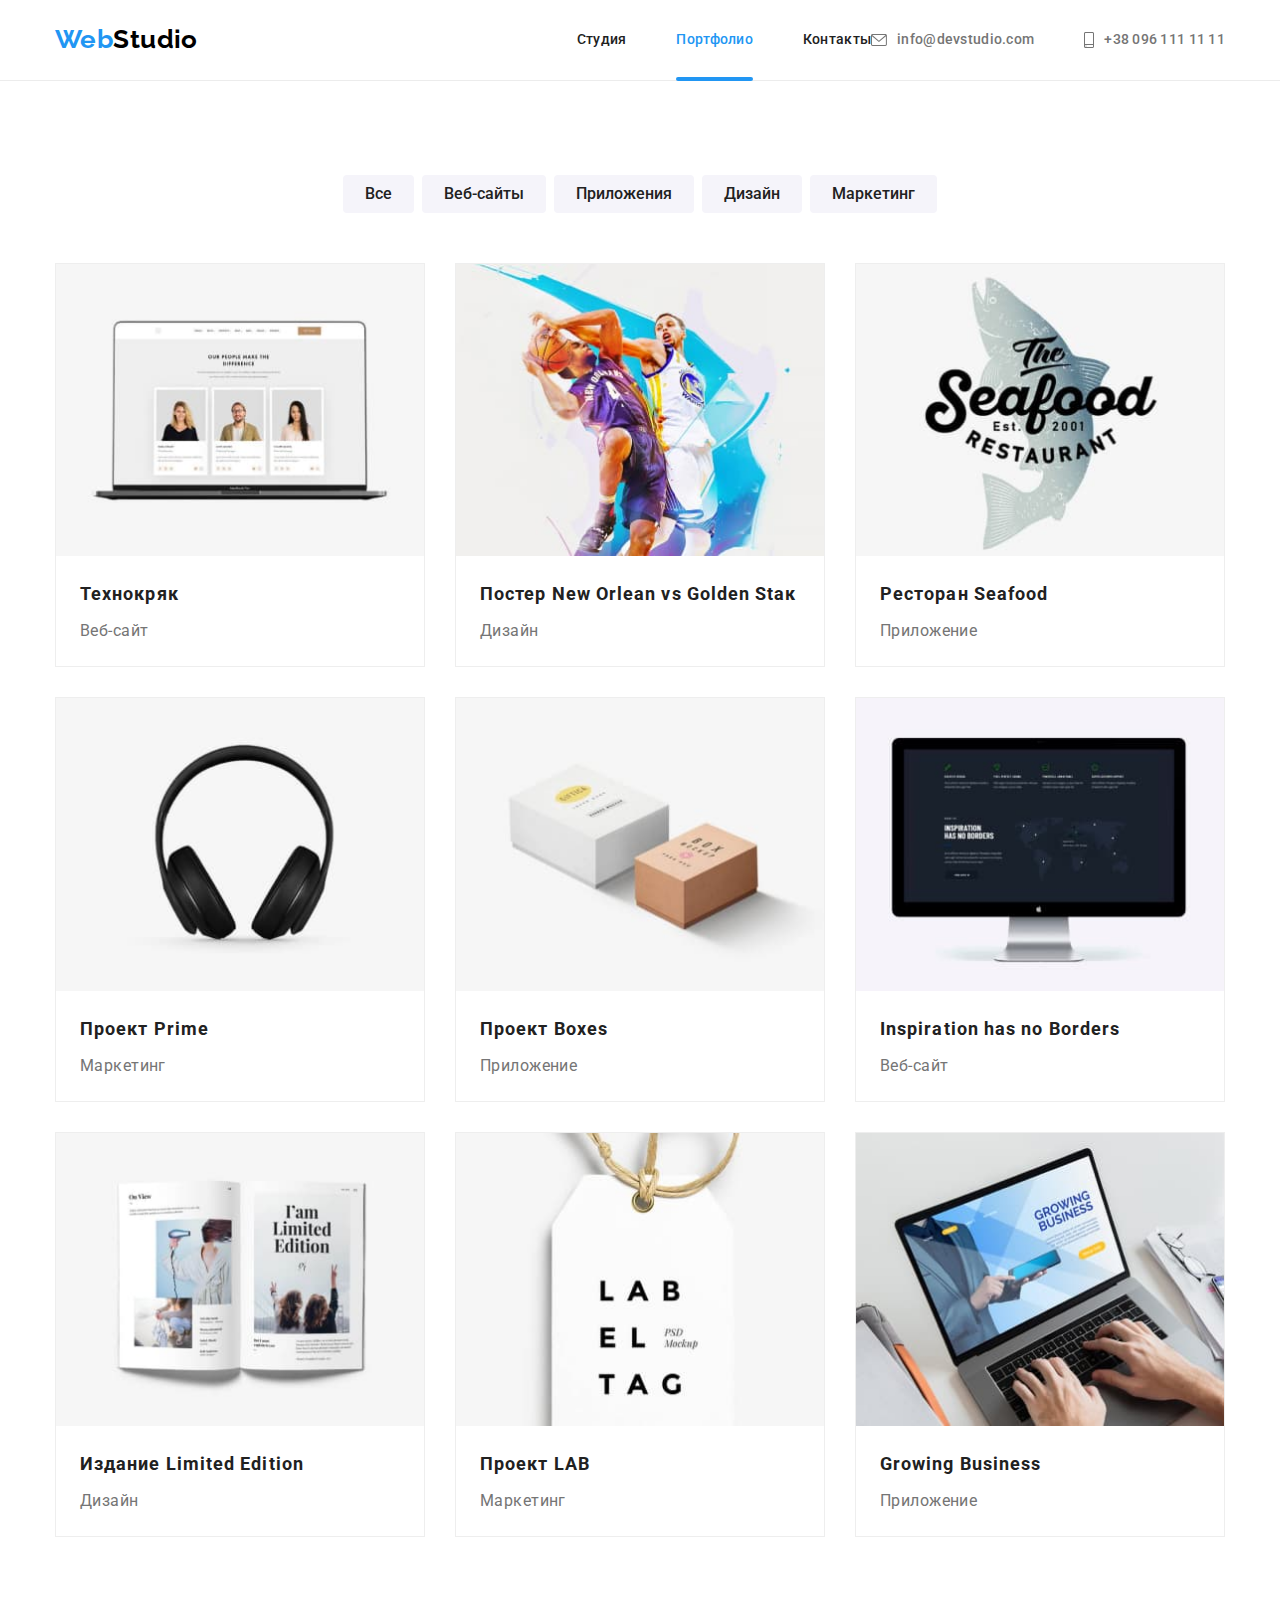
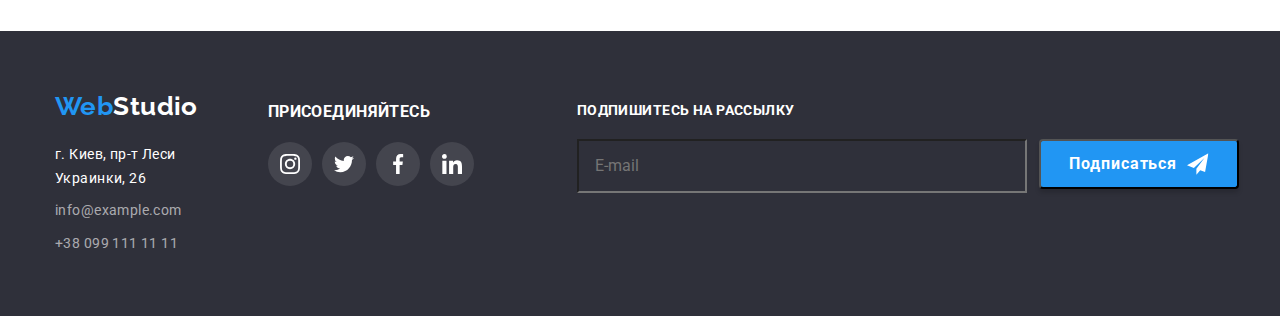
==== portfolio.html @ 629bfd64 "8 task" ====
<!DOCTYPE html>
<html lang="en">
<head>
    <meta charset="UTF-8">
    <meta http-equiv="X-UA-Compatible" content="IE=edge">
    <meta name="viewport" content="width=device-width, initial-scale=1.0">
    <title>Portfolio</title>
<link rel="preconnect" href="https://fonts.googleapis.com">
<link rel="preconnect" href="https://fonts.gstatic.com" crossorigin>
<link href="https://fonts.googleapis.com/css2?family=Raleway:wght@700&family=Roboto:wght@400;500;700&display=swap"
    rel="stylesheet">
    <link rel="stylesheet" href="./css/portfolio.min.css">

</head>

<body>
    <!--Шапка сайта-->
    <header class="header">
        <div class="container main-nav">
        <nav class="subcontainer">
            <a href="/" class="logo">Web<span class="logo__abr">Studio</span></a>

            <ul class="site-nav list">
                <li class="site-nav__item"><a href="./index.html" class="site-nav__link">Студия</a></li>
                <li class="site-nav__item"><a href="./portfolio.html" class="site-nav__link site-nav__link--current">Портфолио</a></li>
                <li class="site-nav__item"><a href="/" class="site-nav__link">Контакты</a></li>
            </ul>
        </nav>
        <ul class="auth-nav list">
            <li class="auth-nav__item">
                <a href="mailto:info@devstudio.com" class="auth-nav__contact">
                <svg class="auth-nav__icon" width="16px" height="12px">
                 <use href="./images/sprite.svg#icon-envelope"></use>   
                </svg>info@devstudio.com</a>
            </li>
            <li class="auth-nav__item">
                <a href="tel:+380961111111" class="auth-nav__contact"">
                <svg class="auth-nav__icon" width="10px" height="16px">
                    <use href="./images/sprite.svg#icon-smartphone"></use>
                </svg>+38 096 111 11 11</a>
            </li>
        </ul>
        </div>
    </header>

    <!--Предложения-->
    <section class="section">

        <div class="container">
            <ul class="list offers">
                 <li class="offers__item">
                     <button type="button" class="offers__button">Все</button>
                 </li>
                 <li class="offers__item">
                     <button type="button" class="offers__button">Веб-сайты</button>
                 </li>
                 <li class="offers__item">
                     <button type="button" class="offers__button">Приложения</button>
                 </li>
                 <li class="offers__item">  
                     <button type="button" class="offers__button">Дизайн</button>
                 </li>
                 <li class="offers__item"> 
                     <button type="button" class="offers__button">Маркетинг</button>
                 </li>
            </ul>
        
        
     <!--Работы-->

        <ul class="list portfolio-jobs">
        <li class="portfolio-jobs__item">
            <div class="portfolio-thumb">
            <img srcset="./images/imgportf.jpg 1x, ./images/imgportf@2x.jpg 2x" alt="Три лучших менеджера" width="370">
            <div class="overlay">
            <div class="description">
                <p>Технокряк это современная площадка распространения коронавируса. Компании используют эту платформу для цифрового
                шпионажа и атак на защищённые сервера конкурентов.</p>
            </div>
            </div>
        </div>
            <div class="portfolio-jobs__info"> 
                <h3 class="portfolio-jobs__title">Технокряк</h3>
                <p class="portfolio-jobs__subtitle">Веб-сайт</p>
            </div>
        </li>
    
        <li class="portfolio-jobs__item">
            <div class="portfolio-thumb">
            <img srcset="./images/imgportf1.jpg 1x, ./images/imgportf1@2x.jpg 2x" alt="Игроки баскетбольной комманды" width="370">
            <div class="overlay">
                <div class="description">
                    <p>Технокряк это современная площадка распространения коронавируса. Компании используют эту платформу для
                        цифрового
                        шпионажа и атак на защищённые сервера конкурентов.</p>
                </div>
            </div>
            </div>
            <div class="portfolio-jobs__info"> 
            <h3 class="portfolio-jobs__title">Постер New Orlean vs Golden Staк</h3>
            <p class="portfolio-jobs__subtitle">Дизайн</p>
            </div>
        </li>
    
        <li class="portfolio-jobs__item">
            <div class="portfolio-thumb">
            <img srcset="./images/imgportf2.jpg 1x, ./images/imgportf2@2x.jpg 2x" alt="Бренд ресторана" width="370">
            <div class="overlay">
                <div class="description">
                    <p>Технокряк это современная площадка распространения коронавируса. Компании используют эту платформу для
                        цифрового
                        шпионажа и атак на защищённые сервера конкурентов.</p>
                </div>
            </div>
            </div>
            <div class="portfolio-jobs__info"> 
            <h3 class="portfolio-jobs__title">Ресторан Seafood</h3>
            <p class="portfolio-jobs__subtitle">Приложение</p>
            </div>
        </li>
    
        <li class="portfolio-jobs__item">
            <div class="portfolio-thumb">
            <img srcset="./images/imgportf3.jpg 1x, ./images/imgportf3@2x 2x" alt="Наушники" width="370">
            <div class="overlay">
                <div class="description">
                    <p>Технокряк это современная площадка распространения коронавируса. Компании используют эту платформу для
                        цифрового
                        шпионажа и атак на защищённые сервера конкурентов.</p>
                </div>
            </div>
            </div>
            <div class="portfolio-jobs__info">
            <h3 class="portfolio-jobs__title">Проект Prime</h3>
            <p class="portfolio-jobs__subtitle">Маркетинг</p>
            </div>
        </li>
    
        <li class="portfolio-jobs__item">
            <div class="portfolio-thumb">
            <img srcset="./images/imgportf4.jpg 1x, ./images/imgportf4@2x.jpg 2x" alt="2 коробки. одна белая, вторая коричневая" width="370">
            <div class="overlay">
                <div class="description">
                    <p>Технокряк это современная площадка распространения коронавируса. Компании используют эту платформу для
                        цифрового
                        шпионажа и атак на защищённые сервера конкурентов.</p>
                </div>
            </div>
            </div>
            <div class="portfolio-jobs__info"> 
            <h3 class="portfolio-jobs__title">Проект Boxes</h3>
            <p class="portfolio-jobs__subtitle">Приложение</p>
            </div>
        </li>
    
        <li class="portfolio-jobs__item">
            <div class="portfolio-thumb">
            <img srcset="./images/imgportf5.jpg 1x, ./images/imgportf5@2x.jpg 2x" alt="Плоский монитор экрана" width="370">
            <div class="overlay">
                <div class="description">
                    <p>Технокряк это современная площадка распространения коронавируса. Компании используют эту платформу для
                        цифрового
                        шпионажа и атак на защищённые сервера конкурентов.</p>
                </div>
            </div>
            </div>
            <div class="portfolio-jobs__info"> 
            <h3 class="portfolio-jobs__title">Inspiration has no Borders</h3>
            <p class="portfolio-jobs__subtitle">Веб-сайт</p>
            </div>
        </li>
    
        <li class="portfolio-jobs__item">
            <div class="portfolio-thumb">
            <img srcset="./images/imgportf6.jpg 1x, ./images/imgportf6@2x.jpg 2x" alt="Развернутый журнал" width="370">
            <div class="overlay">
                <div class="description">
                    <p>Технокряк это современная площадка распространения коронавируса. Компании используют эту платформу для
                        цифрового
                        шпионажа и атак на защищённые сервера конкурентов.</p>
                </div>
            </div>
            </div>
            <div class="portfolio-jobs__info"> 
            <h3 class="portfolio-jobs__title">Издание Limited Edition</h3>
            <p class="portfolio-jobs__subtitle">Дизайн</p>
            </div>
        </li>
    
        <li class="portfolio-jobs__item">
            <div class="portfolio-thumb">
            <img srcset="./images/imgportf7.jpg 1x, ./images/imgportf7@2x.jpg 2x" alt="Белая этикетка" width="370">
            <div class="overlay">
                <div class="description">
                    <p>Технокряк это современная площадка распространения коронавируса. Компании используют эту платформу для
                        цифрового
                        шпионажа и атак на защищённые сервера конкурентов.</p>
                </div>
            </div>
            </div>
            <div class="portfolio-jobs__info"> 
            <h3 class="portfolio-jobs__title">Проект LAB</h3>
            <p class="portfolio-jobs__subtitle">Маркетинг</p>
            </div>
        </li>
    
        <li class="portfolio-jobs__item">
            <div class="portfolio-thumb">
            <img srcset="./images/imgportf8.jpg 1x, ./images/imgportf8@2x.jpg 2x" alt="Руки печатающие на клавиатуре ноутбука" width="370">
            <div class="overlay">
                <div class="description">
                    <p>Технокряк это современная площадка распространения коронавируса. Компании используют эту платформу для
                        цифрового
                        шпионажа и атак на защищённые сервера конкурентов.</p>
                </div>
            </div>
            </div>
            <div class="portfolio-jobs__info"> 
            <h3 class="portfolio-jobs__title">Growing Business</h3>
            <p class="portfolio-jobs__subtitle">Приложение</p>
            </div>
        </li>
        </ul>
    </div>
        
    </section>

    <!--Футер-->
    <footer class="footer">
        <div class="container container--full">
            <div class="wrapper">
        <nav class="footer__nav">
            <a href="/" class="logo">Web<span class="logo__abr logo__abr--white">Studio</span></a>
        </nav>
        <address class="footer__details">
            г. Киев, пр-т Леси Украинки, 26
            <ul class="info list">
                <li class="info__item">
                    <a href="mailto:info@example.com" class="info__details">info@example.com</a>
                </li>
                <li class="info__item">
                    <a href="tel:+380991111111" class="info__details">+38 099 111 11 11</a>
                </li>
            </ul>
        </address>
    </div>
<div class="footer-subcontainer">
    <h3 class="footer__title">присоединяйтесь</h3>
    <div class="footer-icons">
    <ul class="footer-box list">
        <li class="footer-box__icon">
            <a href="#" class="footer-box__link"><svg class="footer-box__pic" width="20px" height="20px">
                    <use href="./images/sprite.svg#icon-instagram"></use>
                </svg></a>
        </li>
        <li class="footer-box__icon">
            <a href="#" class="footer-box__link"><svg class="footer-box__pic" width="20px" height="20px">
                    <use href="./images/sprite.svg#icon-twitter"></use>
                </svg></a>
        </li>
        <li class="footer-box__icon">
            <a href="#" class="footer-box__link"><svg class="footer-box__pic" width="20px" height="20px">
                    <use href="./images/sprite.svg#icon-facebook"></use>
                </svg></a>
        </li>
        <li class="footer-box__icon">
            <a href="#" class="footer-box__link"><svg class="footer-box__pic" width="20px" height="20px">
                    <use href="./images/sprite.svg#icon-linkedin-1"></use>
                </svg></a>
        </li>
    </ul>
    </div>
    </div>
        <form class="form-footer">
            <div class="form-label">
            <b class="form-footer__title">Подпишитесь на рассылку</b>
            <input type="email" class="form-footer__mail" placeholder="E-mail" autocomplete="email">
            </div>
            <button type="submit" class="form-footer__button">Подписаться
                <svg class="form-footer__icon" width="24px" height="24px">
                    <use href="./images/sprite.svg#icon-icon-send"></use>
                </svg>
            </button>
        </form>
        </div>
    </footer>
</body>
</html>
---- css/portfolio.min.css ----
/*! modern-normalize v1.1.0 | MIT License | https://github.com/sindresorhus/modern-normalize */*,::before,::after{-webkit-box-sizing:border-box;box-sizing:border-box}html{line-height:1.15;-webkit-text-size-adjust:100%;-moz-tab-size:4;-o-tab-size:4;tab-size:4}body{margin:0;font-family:system-ui,-apple-system,"Segoe UI",Roboto,Helvetica,Arial,sans-serif,"Apple Color Emoji","Segoe UI Emoji"}hr{height:0;color:inherit}abbr[title]{-webkit-text-decoration:underline dotted;text-decoration:underline dotted}b,strong{font-weight:bolder}code,kbd,samp,pre{font-family:ui-monospace, SFMono-Regular, Consolas, 'Liberation Mono', Menlo, monospace;font-size:1em}small{font-size:80%}sub,sup{font-size:75%;line-height:0;position:relative;vertical-align:baseline}sub{bottom:-0.25em}sup{top:-0.5em}table{text-indent:0;border-color:inherit}button,input,optgroup,select,textarea{font-family:inherit;font-size:100%;line-height:1.15;margin:0}button,select{text-transform:none}button,[type='button'],[type='reset'],[type='submit']{-webkit-appearance:button}::-moz-focus-inner{border-style:none;padding:0}:-moz-focusring{outline:1px dotted ButtonText}:-moz-ui-invalid{box-shadow:none}legend{padding:0}progress{vertical-align:baseline}::-webkit-inner-spin-button,::-webkit-outer-spin-button{height:auto}[type='search']{-webkit-appearance:textfield;outline-offset:-2px}::-webkit-search-decoration{-webkit-appearance:none}::-webkit-file-upload-button{-webkit-appearance:button;font:inherit}summary{display:list-item}:root{--primary-text-color: #757575;--primary-white-color: #ffffff;--focus-color: #2196f3;--accent-color: #212121;--background-secondary: #f5f4fa;--icon-color: #afb1b8;--timing-function: cubic-bezier(0.4, 0, 0.2, 1)}.list{list-style:none;padding:0;margin:0}h1,h2,h3,h4,h5,h6,p{margin:0}body{color:var(--primary-text-color);background-color:var(--primary-white-color);font-family:Roboto, sans-serif;font-size:14px;line-height:1.7;letter-spacing:0.03em}img{display:block;max-width:100%;height:auto}.section{padding:94px 0}.section--no-padding{padding-top:0px}@media screen and (max-width: 1200px){.section--no-padding{display:none}}.section--grey{background-color:var(--background-secondary)}.section__subject{margin-bottom:10px;color:var(--accent-color);font-weight:700;font-size:14px;line-height:1.14;text-transform:uppercase}.section__title{margin-bottom:30px;color:var(--accent-color);font-weight:700;font-size:36px;line-height:1.2;text-align:center}@media screen and (min-width: 1200px){.section__title{margin-bottom:50px}}.section__title--visually-hidden{position:absolute;width:1px;height:1px;margin:-1px;border:0;padding:0;clip:rect(0 0 0 0);overflow:hidden}.item{background-color:var(--primary-white-color)}.container{padding-left:15px;padding-right:15px;margin:0 auto}@media screen and (min-width: 480px){.container{width:480px}}@media screen and (min-width: 768px){.container{width:768px}}@media screen and (min-width: 1200px){.container{width:1200px}}.container--full{text-align:center}@media screen and (min-width: 1200px){.container--full{display:-webkit-box;display:-webkit-flex;display:-ms-flexbox;display:flex;text-align:start}}.logo{color:var(--focus-color);font-family:Raleway;font-weight:700;font-size:26px;line-height:1.2;text-decoration:none}.logo__abr{color:#000000}.logo__abr--white{color:var(--primary-white-color)}.header{border-bottom:1px solid #ececec}.main-nav{display:-webkit-box;display:-webkit-flex;display:-ms-flexbox;display:flex;-webkit-box-align:center;-webkit-align-items:center;-ms-flex-align:center;align-items:center}.site-nav,.auth-nav{display:-webkit-box;display:-webkit-flex;display:-ms-flexbox;display:flex;-webkit-box-align:center;-webkit-align-items:center;-ms-flex-align:center;align-items:center}.subcontainer{display:-webkit-box;display:-webkit-flex;display:-ms-flexbox;display:flex;-webkit-box-pack:justify;-webkit-justify-content:space-between;-ms-flex-pack:justify;justify-content:space-between;-webkit-box-flex:1;-webkit-flex-grow:1;-ms-flex-positive:1;flex-grow:1;-webkit-box-align:center;-webkit-align-items:center;-ms-flex-align:center;align-items:center}.site-nav{margin-left:93px}.site-nav__item:not(:last-child){margin-right:50px}.auth-nav{margin-left:auto}.auth-nav__item:not(:last-child){margin-right:50px}.site-nav__link{display:block;padding-top:32px;padding-bottom:32px;color:var(--accent-color);font-weight:500;line-height:1.14;letter-spacing:0.02em;text-decoration:none;-webkit-transition:color 250ms var(--timing-function);-o-transition:color 250ms var(--timing-function);transition:color 250ms var(--timing-function)}.site-nav__link:hover,.site-nav__link:focus{color:var(--focus-color)}.auth-nav__contact{display:-webkit-box;display:-webkit-flex;display:-ms-flexbox;display:flex;color:var(--primary-text-color);font-weight:500;line-height:1.14;letter-spacing:0.02em;text-decoration:none;-webkit-box-align:center;-webkit-align-items:center;-ms-flex-align:center;align-items:center;-webkit-transition:color 250ms var(--timing-function);-o-transition:color 250ms var(--timing-function);transition:color 250ms var(--timing-function)}.auth-nav__contact:hover,.auth-nav__contact:focus{color:var(--focus-color)}.auth-nav__icon{margin-right:10px;fill:#757575;-webkit-transition:fill 250ms var(--timing-function);-o-transition:fill 250ms var(--timing-function);transition:fill 250ms var(--timing-function)}.auth-nav__contact:hover .auth-nav__icon,.auth-nav__contact:focus .auth-nav__icon{fill:var(--focus-color)}.site-nav__link--current{position:relative;color:var(--focus-color)}.site-nav__link--current::after{content:'';display:block;width:100%;height:4px;background-color:#2196f3;-webkit-border-radius:2px;border-radius:2px;position:absolute;bottom:-1px}.offers{display:-webkit-box;display:-webkit-flex;display:-ms-flexbox;display:flex;-webkit-box-pack:center;-webkit-justify-content:center;-ms-flex-pack:center;justify-content:center;margin-bottom:50px}.offers__item:not(:last-child){margin-right:8px}.offers__button{border:none;-webkit-border-radius:4px;border-radius:4px;padding:6px 22px;color:var(--accent-color);background-color:#f5f4fa;font-weight:500;font-size:16px;line-height:1.6;text-align:center;cursor:pointer;-webkit-transition:color 250ms var(--timing-function),background-color 250ms var(--timing-function);-o-transition:color 250ms var(--timing-function),background-color 250ms var(--timing-function);transition:color 250ms var(--timing-function),background-color 250ms var(--timing-function)}.offers__button:focus,.offers__button:hover{color:var(--primary-white-color);background-color:var(--focus-color)}.portfolio-jobs{display:-webkit-box;display:-webkit-flex;display:-ms-flexbox;display:flex;-webkit-flex-wrap:wrap;-ms-flex-wrap:wrap;flex-wrap:wrap;margin:-15px}.portfolio-jobs__item{border:1px solid #eeeeee;margin:15px;width:370px}@media screen and (min-width: 480px){.portfolio-jobs__item{width:450px}}@media screen and (min-width: 768px){.portfolio-jobs__item{width:354px}}@media screen and (min-width: 1200px){.portfolio-jobs__item{width:370px}}.portfolio-jobs__info{margin:20px 24px}.portfolio-jobs__title{margin-bottom:4px;color:var(--accent-color);font-weight:700;font-size:18px;line-height:2;letter-spacing:0.06em}.portfolio-jobs__subtitle{font-size:16px;line-height:1.9}.portfolio-thumb{position:relative}.description{font-size:18px;line-height:1.6;color:var(--primary-white-color);padding:63px 24px;position:absolute;top:0;left:0;width:100%;height:100%}.overlay{content:'';display:block;position:absolute;top:0;left:0;width:100%;height:100%;background-color:rgba(33,150,243,0.9);opacity:0;-webkit-transform:translateY(100%);-ms-transform:translateY(100%);transform:translateY(100%);-webkit-transition:opacity 250ms var(--timing-function),-webkit-transform 250ms var(--timing-function);transition:opacity 250ms var(--timing-function),-webkit-transform 250ms var(--timing-function);-o-transition:transform 250ms var(--timing-function),opacity 250ms var(--timing-function);transition:transform 250ms var(--timing-function),opacity 250ms var(--timing-function);transition:transform 250ms var(--timing-function),opacity 250ms var(--timing-function),-webkit-transform 250ms var(--timing-function)}.portfolio-jobs__item:hover .overlay{-webkit-transform:translateY(0);-ms-transform:translateY(0);transform:translateY(0);opacity:1}.footer{background-color:#2f303a}.footer__details{color:var(--primary-white-color);font-style:normal}.footer__nav{margin-bottom:20px}.footer__title{font-weight:700;line-height:1.14;text-transform:uppercase;color:var(--primary-white-color);margin-bottom:20px}.wrapper{padding-top:60px;padding-bottom:60px}.info__details{color:rgba(255,255,255,0.6);text-decoration:none;-webkit-transition:color 250ms var(--timing-function);-o-transition:color 250ms var(--timing-function);transition:color 250ms var(--timing-function)}.info__details:hover,.info__details:focus{color:var(--focus-color)}.info{margin-top:9px}.info__item{margin-top:9px}@media screen and (min-width: 1200px){.footer-subcontainer{margin-left:70px;margin-top:72px}}.footer-box{display:-webkit-box;display:-webkit-flex;display:-ms-flexbox;display:flex;-webkit-box-align:center;-webkit-align-items:center;-ms-flex-align:center;align-items:center;-webkit-box-pack:center;-webkit-justify-content:center;-ms-flex-pack:center;justify-content:center}.footer-box__pic{fill:var(--primary-white-color)}.footer-box__icon:not(last-child){margin-right:10px}.footer-box__link{display:-webkit-box;display:-webkit-flex;display:-ms-flexbox;display:flex;-webkit-box-align:center;-webkit-align-items:center;-ms-flex-align:center;align-items:center;-webkit-box-pack:center;-webkit-justify-content:center;-ms-flex-pack:center;justify-content:center;width:44px;height:44px;background-color:rgba(255,255,255,0.1);-webkit-border-radius:50%;border-radius:50%;-webkit-transition:background-color 250ms var(--timing-function);-o-transition:background-color 250ms var(--timing-function);transition:background-color 250ms var(--timing-function)}.footer-box__link:hover,.footer-box__link:focus{background-color:var(--focus-color)}.form-footer{padding-top:72px}@media screen and (min-width: 1200px){.form-footer{display:-webkit-box;display:-webkit-flex;display:-ms-flexbox;display:flex;margin-left:93px}}.form-footer__title{line-height:1.14;text-transform:uppercase;color:var(--primary-white-color);margin-bottom:20px}.form-footer__mail{padding-top:15px;padding-bottom:15px;padding-left:16px;max-width:450px;background-color:#2f303a;font-size:16px;line-height:1.25;color:rgba(255,255,255,0.6)}@media screen and (min-width: 1200px){.form-footer__mail{width:450px}}.form-footer__button{display:-webkit-box;display:-webkit-flex;display:-ms-flexbox;display:flex;-webkit-box-pack:center;-webkit-justify-content:center;-ms-flex-pack:center;justify-content:center;-webkit-box-align:center;-webkit-align-items:center;-ms-flex-align:center;align-items:center;margin-left:140px;margin-top:20px;padding:10px 28px;max-width:200px;height:50px;font-weight:700;font-size:16px;line-height:1.9;letter-spacing:0.06em;color:#ffffff;background:#2196f3;-webkit-box-shadow:0px 4px 4px rgba(0,0,0,0.15);box-shadow:0px 4px 4px rgba(0,0,0,0.15);-webkit-border-radius:4px;border-radius:4px;-webkit-align-self:center;-ms-flex-item-align:center;align-self:center}@media screen and (min-width: 1200px){.form-footer__button{-webkit-align-self:normal;-ms-flex-item-align:normal;-ms-grid-row-align:normal;align-self:normal;margin-left:12px;margin-top:36px}}.form-footer__icon{margin-left:10px}.form-label{display:-webkit-box;display:-webkit-flex;display:-ms-flexbox;display:flex;-webkit-box-orient:vertical;-webkit-box-direction:normal;-webkit-flex-direction:column;-ms-flex-direction:column;flex-direction:column}
/*# sourceMappingURL=portfolio.min.css.map */
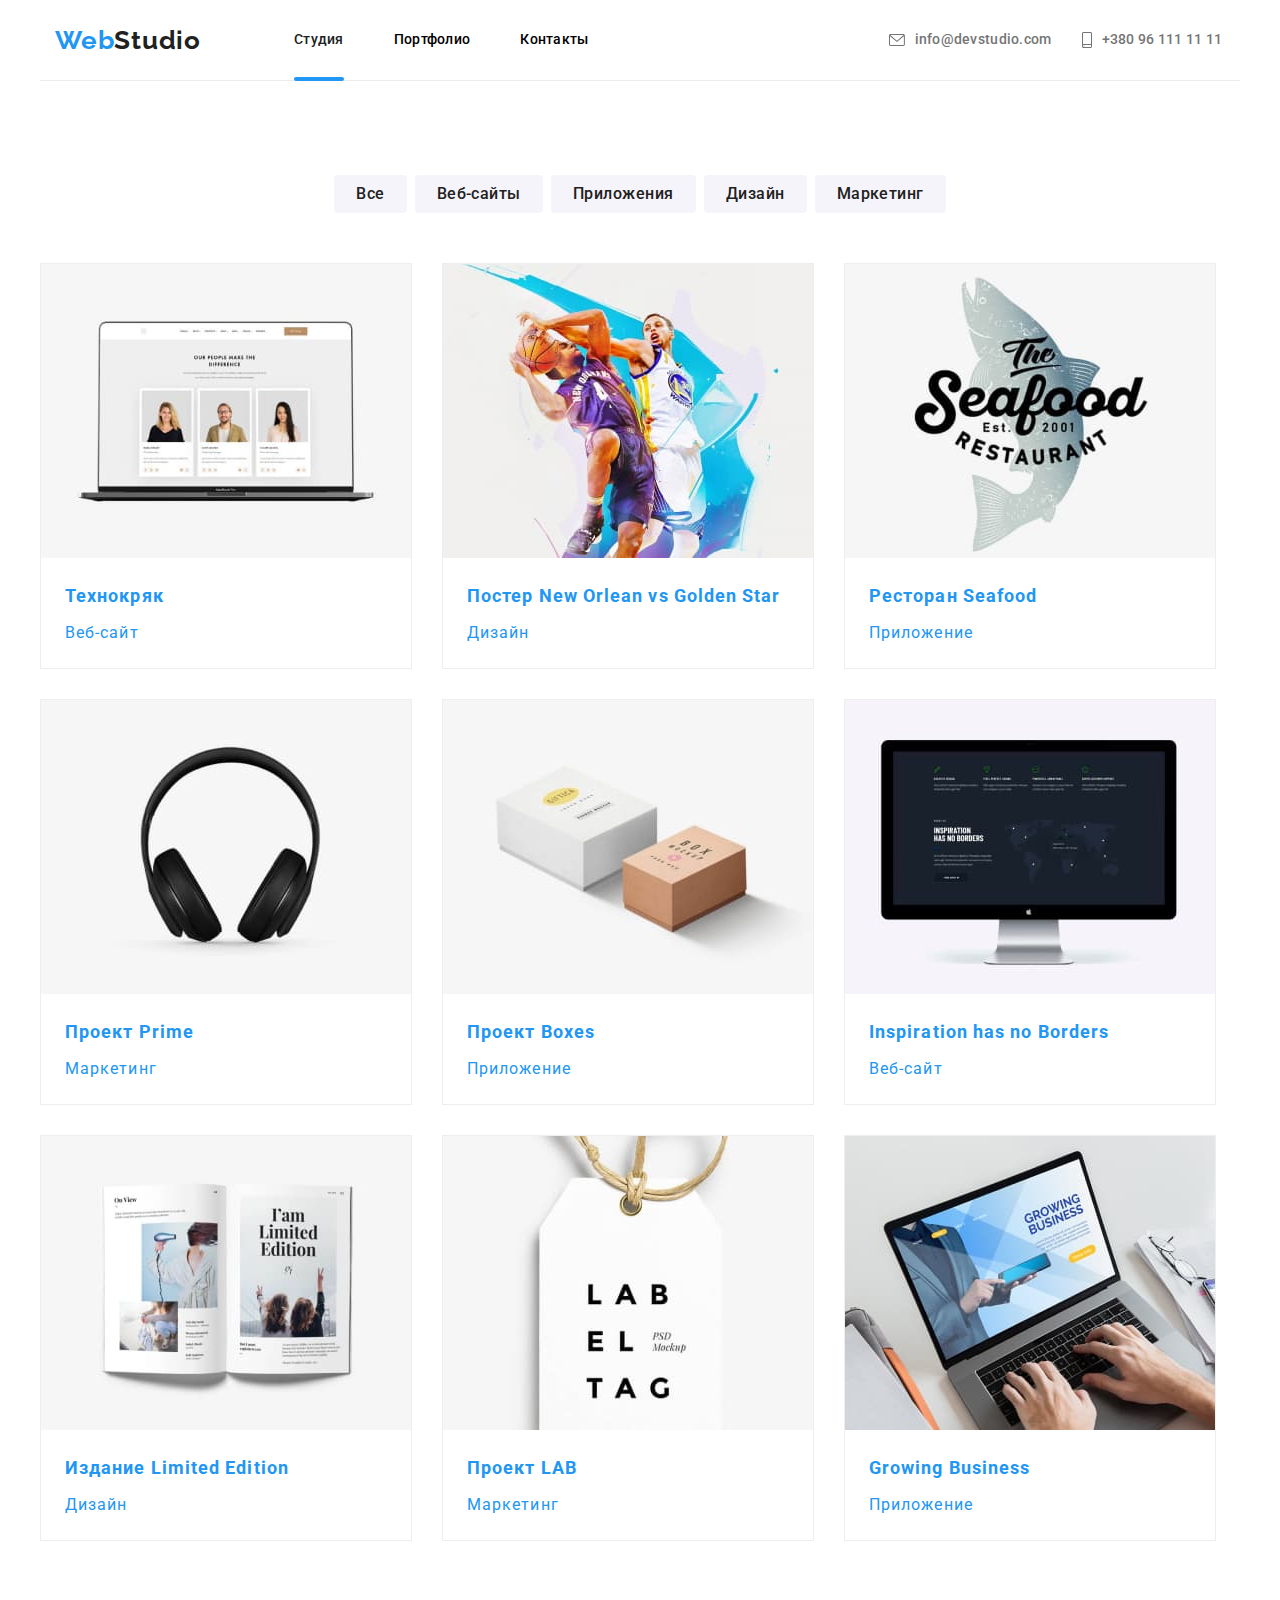
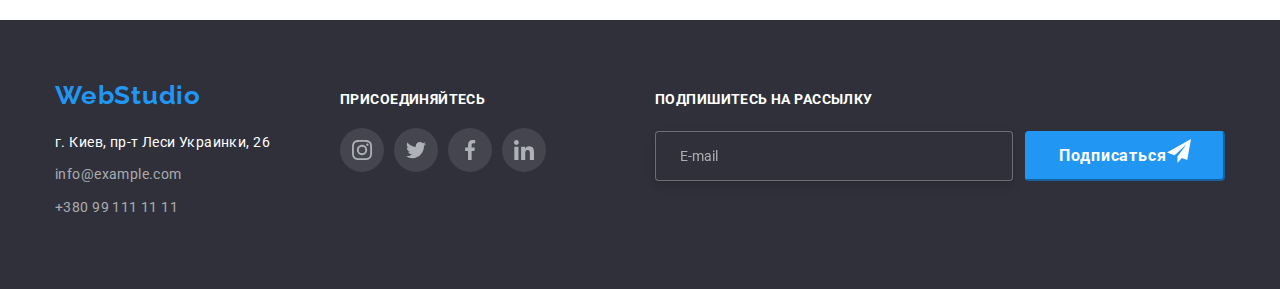
==== commit fc26312f: "task 8" ====
--- a/portfolio.html
+++ b/portfolio.html
@@ -16,37 +16,70 @@
 <body>
     <!--Шапка сайта-->
     <header class="header">
-        <div class="container main-nav">
-        <nav class="subcontainer">
-            <a href="/" class="logo">Web<span class="logo__abr">Studio</span></a>
-
-            <ul class="site-nav list">
-                <li class="site-nav__item"><a href="./index.html" class="site-nav__link">Студия</a></li>
-                <li class="site-nav__item"><a href="./portfolio.html" class="site-nav__link site-nav__link--current">Портфолио</a></li>
-                <li class="site-nav__item"><a href="/" class="site-nav__link">Контакты</a></li>
-            </ul>
-        </nav>
-        <ul class="auth-nav list">
-            <li class="auth-nav__item">
-                <a href="mailto:info@devstudio.com" class="auth-nav__contact">
-                <svg class="auth-nav__icon" width="16px" height="12px">
-                 <use href="./images/sprite.svg#icon-envelope"></use>   
-                </svg>info@devstudio.com</a>
-            </li>
-            <li class="auth-nav__item">
-                <a href="tel:+380961111111" class="auth-nav__contact"">
-                <svg class="auth-nav__icon" width="10px" height="16px">
-                    <use href="./images/sprite.svg#icon-smartphone"></use>
-                </svg>+38 096 111 11 11</a>
-            </li>
-        </ul>
+        <a class="logo" href="./index.html">Web<span class="logo__studio">Studio</span></a>
+        <div class="header__container-nav">
+            <nav class="header__nav">
+            
+                <button type="button" class="button-menu is-open" data-menu-button>
+                <svg class="button-menu__position" width="40" height="40">
+                    <use class="button-menu__menu" href="./images/sprite.svg#icon-menu"></use>
+                    
+                </svg>
+                </button>
+                
+            <div class="menu-container" id="menu-container" data-menu>
+            <button type="button" class="button-menu " data-menu-button>
+                <svg class="button-menu__position" width="40" height="40">  
+                    <use class="button-menu__close" href="./images/sprite.svg#icon-cross"></use>
+                </svg>
+            </button>
+                <ul class="main-nav">
+                    <li class="main-nav__items"><a class="main-nav__link port" href="./index.html">Студия</a></li>
+                    <li class="main-nav__items"><a class="main-nav__link active" href="./portfolio.html">Портфолио</a>
+                    </li>
+                    <li class="main-nav__items"><a class="main-nav__link active" href="">Контакты</a></li>
+                </ul>
+        
+                <ul class="contacts">
+                    <li class="contacts__nav">
+            
+                        <div class="contacts__icon">
+            
+                            <a class="contacts__link contacts__link--mail" href="mailto:info@devstudio.com"><svg class="contacts__mail" width="16"
+                                    height="12">
+                                    <use class="contacts__img" href="./images/sprite.svg#icon-envelope"></use>
+                                </svg>info@devstudio.com</a>
+                        </div>
+                    </li>
+            
+                    <li class="contacts__nav">
+                        <div class="contacts__icon">
+            
+            
+                            <a class="contacts__link" href="tel:+380961111111"><svg class="contacts__tel" width="10" height="16">
+                                    <use class="contacts__img" href="./images/sprite.svg#icon-smartphone"></use>
+                                </svg>+380 96 111 11 11</a>
+                            
+                        </div>
+                    </li>
+            
+                </ul>
+                <ul class="menu-social">
+                    <li class="menu-social__icon">Instagram</li>
+                    <li class="menu-social__icon">Twitter</li>
+                    <li class="menu-social__icon">Facebook</li>
+                    <li class="menu-social__icon">LinkedIn</li>
+                
+                </ul>
+            </div>
+            </nav>   
         </div>
-    </header>
+        </header>
 
     <!--Предложения-->
     <section class="section">
 
-        <div class="container">
+        <div class="container container--portfolio">
             <ul class="list offers">
                  <li class="offers__item">
                      <button type="button" class="offers__button">Все</button>
@@ -68,221 +101,243 @@
         
      <!--Работы-->
 
-        <ul class="list portfolio-jobs">
-        <li class="portfolio-jobs__item">
-            <div class="portfolio-thumb">
-            <img srcset="./images/imgportf.jpg 1x, ./images/imgportf@2x.jpg 2x" alt="Три лучших менеджера" width="370">
-            <div class="overlay">
-            <div class="description">
-                <p>Технокряк это современная площадка распространения коронавируса. Компании используют эту платформу для цифрового
-                шпионажа и атак на защищённые сервера конкурентов.</p>
+     <ul class="products">  
+
+        <li class="products__cards-item">
+            <a class="products__card" href="">
+                <div class="products__decore-card">
+                    <img srcset="./images/imgportf.jpg 1x, ./images/imgportf@2x.jpg 2x" alt="Три лучших менеджера" width="370">
+                    <p class="products__decore-text">Технокряк это современная площадка распространения
+                        коронавируса.
+                        Компании используют эту платформу для цифрового
+                        шпионажа и атак на защищённые сервера конкурентов.
+                    </p>
+                </div>
+                <div class="description">
+                    <h2 class="description_title">Технокряк</h2>
+                    <p class="description__card-item">Веб-сайт</p>
+                </div>
+            </a>
+        </li>
+
+        <li class="products__cards-item">
+            <a class="products__card" href="">
+                <div class="products__decore-card">
+                    <img srcset="./images/imgportf1.jpg 1x, ./images/imgportf1@2x.jpg 2x" alt="Игроки баскетбольной комманды" width="370">
+                    <p class="products__decore-text">Технокряк это современная площадка распространения
+                        коронавируса.
+                        Компании используют эту
+                        платформу для цифрового
+                        шпионажа и атак на защищённые сервера конкурентов.
+                    </p>
+                </div>
+                <div class="description">
+                    <h2 class="description_title">Постер New Orlean vs Golden Star</h2>
+                    <p class="description__card-item">Дизайн</p>
+                </div>
+            </a>
+
+        </li>
+
+        <li class="products__cards-item">
+            <a class="products__card" href="">
+                <div class="products__decore-card">
+                    <img srcset="./images/imgportf2.jpg 1x, ./images/imgportf2@2x.jpg 2x" alt="Бренд ресторана" width="370">
+                    <p class="products__decore-text">Технокряк это современная площадка распространения
+                        коронавируса.
+                        Компании используют эту
+                        платформу для цифрового
+                        шпионажа и атак на защищённые сервера конкурентов.
+                    </p>
+                </div>
+                <div class="description">
+                    <h2 class="description_title">Ресторан Seafood</h2>
+                    <p class="description__card-item">Приложение</p>
+                </div>
+            </a>
+        </li>
+
+        <li class="products__cards-item">
+            <a class="products__card" href="">
+                <div class="products__decore-card">
+                    <img srcset="./images/imgportf3.jpg 1x, ./images/imgportf3@2x 2x" alt="Наушники" width="370">
+                    <p class="products__decore-text">Технокряк это современная площадка распространения
+                        коронавируса.
+                        Компании используют эту
+                        платформу для цифрового
+                        шпионажа и атак на защищённые сервера конкурентов.
+                    </p>
+                </div>
+                <div class="description">
+                    <h2 class="description_title">Проект Prime</h2>
+                    <p class="description__card-item">Маркетинг</p>
+                </div>
+            </a>
+        </li>
+
+        <li class="products__cards-item">
+            <a class="products__card" href="">
+                <div class="products__decore-card">
+                    <img srcset="./images/imgportf4.jpg 1x, ./images/imgportf4@2x.jpg 2x" alt="2 коробки. одна белая, вторая коричневая" width="370">
+                    <p class="products__decore-text">Технокряк это современная площадка распространения
+                        коронавируса.
+                        Компании используют эту
+                        платформу для цифрового
+                        шпионажа и атак на защищённые сервера конкурентов.
+                    </p>
+                </div>
+                <div class="description">
+                    <h2 class="description_title">Проект Boxes</h2>
+                    <p class="description__card-item">Приложение</p>
+                </div>
+            </a>
+        </li>
+
+        <li class="products__cards-item">
+            <a class="products__card" href="">
+                <div class="products__decore-card">
+                    <img srcset="./images/imgportf5.jpg 1x, ./images/imgportf5@2x.jpg 2x" alt="Плоский монитор экрана" width="370">
+                    <p class="products__decore-text">Технокряк это современная площадка распространения
+                        коронавируса.
+                        Компании используют эту
+                        платформу для цифрового
+                        шпионажа и атак на защищённые сервера конкурентов.
+                    </p>
+                </div>
+                <div class="description">
+                    <h2 class="description_title">Inspiration has no Borders</h2>
+                    <p class="description__card-item">Веб-сайт</p>
+                </div>
+            </a>
+        </li>
+
+        <li class="products__cards-item">
+            <a class="products__card" href="">
+                <div class="products__decore-card">
+                    <img srcset="./images/imgportf6.jpg 1x, ./images/imgportf6@2x.jpg 2x" alt="Развернутый журнал" width="370">
+                    <p class="products__decore-text">Технокряк это современная площадка распространения
+                        коронавируса.
+                        Компании используют эту
+                        платформу для цифрового
+                        шпионажа и атак на защищённые сервера конкурентов.
+                    </p>
+                </div>
+                <div class="description">
+                    <h2 class="description_title">Издание Limited Edition</h2>
+                    <p class="description__card-item">Дизайн</p>
+                </div>
+            </a>
+        </li>
+
+        <li class="products__cards-item">
+            <a class="products__card" href="">
+                <div class="products__decore-card">
+                    <img srcset="./images/imgportf7.jpg 1x, ./images/imgportf7@2x.jpg 2x" alt="Белая этикетка" width="370">
+                    <p class="products__decore-text">Технокряк это современная площадка распространения
+                        коронавируса.
+                        Компании используют эту
+                        платформу для цифрового
+                        шпионажа и атак на защищённые сервера конкурентов.
+                    </p>
+                </div>
+                <div class="description">
+                    <h2 class="description_title">Проект LAB</h2>
+                    <p class="description__card-item">Маркетинг</p>
+                </div>
+            </a>
+        </li>
+
+        <li class="products__cards-item">
+            <a class="products__card" href="">
+                <div class="products__decore-card">
+                    <img srcset="./images/imgportf8.jpg 1x, ./images/imgportf8@2x.jpg 2x" alt="Руки печатающие на клавиатуре ноутбука" width="370">
+                    <p class="products__decore-text">Технокряк это современная площадка распространения
+                        коронавируса.
+                        Компании используют эту
+                        платформу для цифрового
+                        шпионажа и атак на защищённые сервера конкурентов.
+                    </p>
+                </div>
+                <div class="description">
+                    <h2 class="description_title">Growing Business</h2>
+                    <p class="description__card-item">Приложение</p>
+                </div>
+            </a>
+        </li>
+
+    </ul>
+</div>
+</section>
+
+
+    <!--Футер-->
+    <footer class="footer">
+        <div class="footer__address footer__container container">
+      
+            <div class="footer-logo">
+                <a class="logo footer-logo__logo" href="./index.html">Web<span
+                        class="footer-logo--inverse">Studio</span>
+                </a>
+      
+                <address class="footer-address__position">
+      
+                    <ul class="address-list">
+                        <li class="address-list__list">
+                            <p class="address-list__adrress">г. Киев, пр-т Леси Украинки, 26</p>
+                        </li>
+                        <li class="address-list__list"><a class="address-list__link"
+                                href="mailto:info@example.com">info@example.com</a></li>
+                        <li class="address-list__list"><a class="address-list__link" href="tel:+380991111111">+380 99
+                                111 11 11</a></li>
+                    </ul>
+                </address>
             </div>
+      
+            <div class="social-footer">
+                <p class="social-footer__text">Присоединяйтесь</p>
+                <ul class="social social-footer__icon">
+                    <li class="social-footer__icon-link"><a class="social-footer__link-icon" href="">
+                            <svg width="20" height="20">
+                                <use href="./images/sprite.svg#icon-instagram"></use>
+                            </svg></a>
+                    </li>
+                    <li class="social-footer__icon-link"><a class="social-footer__link-icon" href="">
+                            <svg width="20" height="20">
+                                <use href="./images/sprite.svg#icon-twitter"></use>
+                            </svg></a>
+                    </li>
+                    <li class="social-footer__icon-link"><a class="social-footer__link-icon" href="">
+                            <svg width="20" height="20">
+                                <use href="./images/sprite.svg#icon-facebook"></use>
+                            </svg></a>
+                    </li>
+                    <li class="social-footer__icon-link"><a class="social-footer__link-icon" href="">
+                            <svg width="20" height="20">
+                                <use href="./images/sprite.svg#icon-linkedin-1"></use>
+                            </svg></a>
+                    </li>
+                </ul>
+            </div>
+      
+      
+            <div class="form-footer">
+                <b class="form-footer__text">Подпишитесь на рассылку</b>
+                <form class="form-footer__decore">
+                    <label>
+                        <input type="email" class="form-footer__input-footer" name="mail" autocomplete="email"
+                            placeholder="E-mail ">
+                    </label>
+      
+                    <button type="submit" class="btn-footer">Подписаться<span class="btn-footer__icon">
+                            <svg width="24" height="24">
+                                <use href="./images/sprite.svg#icon-icon-send"></use>
+                            </svg>
+                        </span>
+                    </button>
+                </form>
             </div>
         </div>
-            <div class="portfolio-jobs__info"> 
-                <h3 class="portfolio-jobs__title">Технокряк</h3>
-                <p class="portfolio-jobs__subtitle">Веб-сайт</p>
-            </div>
-        </li>
-    
-        <li class="portfolio-jobs__item">
-            <div class="portfolio-thumb">
-            <img srcset="./images/imgportf1.jpg 1x, ./images/imgportf1@2x.jpg 2x" alt="Игроки баскетбольной комманды" width="370">
-            <div class="overlay">
-                <div class="description">
-                    <p>Технокряк это современная площадка распространения коронавируса. Компании используют эту платформу для
-                        цифрового
-                        шпионажа и атак на защищённые сервера конкурентов.</p>
-                </div>
-            </div>
-            </div>
-            <div class="portfolio-jobs__info"> 
-            <h3 class="portfolio-jobs__title">Постер New Orlean vs Golden Staк</h3>
-            <p class="portfolio-jobs__subtitle">Дизайн</p>
-            </div>
-        </li>
-    
-        <li class="portfolio-jobs__item">
-            <div class="portfolio-thumb">
-            <img srcset="./images/imgportf2.jpg 1x, ./images/imgportf2@2x.jpg 2x" alt="Бренд ресторана" width="370">
-            <div class="overlay">
-                <div class="description">
-                    <p>Технокряк это современная площадка распространения коронавируса. Компании используют эту платформу для
-                        цифрового
-                        шпионажа и атак на защищённые сервера конкурентов.</p>
-                </div>
-            </div>
-            </div>
-            <div class="portfolio-jobs__info"> 
-            <h3 class="portfolio-jobs__title">Ресторан Seafood</h3>
-            <p class="portfolio-jobs__subtitle">Приложение</p>
-            </div>
-        </li>
-    
-        <li class="portfolio-jobs__item">
-            <div class="portfolio-thumb">
-            <img srcset="./images/imgportf3.jpg 1x, ./images/imgportf3@2x 2x" alt="Наушники" width="370">
-            <div class="overlay">
-                <div class="description">
-                    <p>Технокряк это современная площадка распространения коронавируса. Компании используют эту платформу для
-                        цифрового
-                        шпионажа и атак на защищённые сервера конкурентов.</p>
-                </div>
-            </div>
-            </div>
-            <div class="portfolio-jobs__info">
-            <h3 class="portfolio-jobs__title">Проект Prime</h3>
-            <p class="portfolio-jobs__subtitle">Маркетинг</p>
-            </div>
-        </li>
-    
-        <li class="portfolio-jobs__item">
-            <div class="portfolio-thumb">
-            <img srcset="./images/imgportf4.jpg 1x, ./images/imgportf4@2x.jpg 2x" alt="2 коробки. одна белая, вторая коричневая" width="370">
-            <div class="overlay">
-                <div class="description">
-                    <p>Технокряк это современная площадка распространения коронавируса. Компании используют эту платформу для
-                        цифрового
-                        шпионажа и атак на защищённые сервера конкурентов.</p>
-                </div>
-            </div>
-            </div>
-            <div class="portfolio-jobs__info"> 
-            <h3 class="portfolio-jobs__title">Проект Boxes</h3>
-            <p class="portfolio-jobs__subtitle">Приложение</p>
-            </div>
-        </li>
-    
-        <li class="portfolio-jobs__item">
-            <div class="portfolio-thumb">
-            <img srcset="./images/imgportf5.jpg 1x, ./images/imgportf5@2x.jpg 2x" alt="Плоский монитор экрана" width="370">
-            <div class="overlay">
-                <div class="description">
-                    <p>Технокряк это современная площадка распространения коронавируса. Компании используют эту платформу для
-                        цифрового
-                        шпионажа и атак на защищённые сервера конкурентов.</p>
-                </div>
-            </div>
-            </div>
-            <div class="portfolio-jobs__info"> 
-            <h3 class="portfolio-jobs__title">Inspiration has no Borders</h3>
-            <p class="portfolio-jobs__subtitle">Веб-сайт</p>
-            </div>
-        </li>
-    
-        <li class="portfolio-jobs__item">
-            <div class="portfolio-thumb">
-            <img srcset="./images/imgportf6.jpg 1x, ./images/imgportf6@2x.jpg 2x" alt="Развернутый журнал" width="370">
-            <div class="overlay">
-                <div class="description">
-                    <p>Технокряк это современная площадка распространения коронавируса. Компании используют эту платформу для
-                        цифрового
-                        шпионажа и атак на защищённые сервера конкурентов.</p>
-                </div>
-            </div>
-            </div>
-            <div class="portfolio-jobs__info"> 
-            <h3 class="portfolio-jobs__title">Издание Limited Edition</h3>
-            <p class="portfolio-jobs__subtitle">Дизайн</p>
-            </div>
-        </li>
-    
-        <li class="portfolio-jobs__item">
-            <div class="portfolio-thumb">
-            <img srcset="./images/imgportf7.jpg 1x, ./images/imgportf7@2x.jpg 2x" alt="Белая этикетка" width="370">
-            <div class="overlay">
-                <div class="description">
-                    <p>Технокряк это современная площадка распространения коронавируса. Компании используют эту платформу для
-                        цифрового
-                        шпионажа и атак на защищённые сервера конкурентов.</p>
-                </div>
-            </div>
-            </div>
-            <div class="portfolio-jobs__info"> 
-            <h3 class="portfolio-jobs__title">Проект LAB</h3>
-            <p class="portfolio-jobs__subtitle">Маркетинг</p>
-            </div>
-        </li>
-    
-        <li class="portfolio-jobs__item">
-            <div class="portfolio-thumb">
-            <img srcset="./images/imgportf8.jpg 1x, ./images/imgportf8@2x.jpg 2x" alt="Руки печатающие на клавиатуре ноутбука" width="370">
-            <div class="overlay">
-                <div class="description">
-                    <p>Технокряк это современная площадка распространения коронавируса. Компании используют эту платформу для
-                        цифрового
-                        шпионажа и атак на защищённые сервера конкурентов.</p>
-                </div>
-            </div>
-            </div>
-            <div class="portfolio-jobs__info"> 
-            <h3 class="portfolio-jobs__title">Growing Business</h3>
-            <p class="portfolio-jobs__subtitle">Приложение</p>
-            </div>
-        </li>
-        </ul>
-    </div>
-        
-    </section>
-
-    <!--Футер-->
-    <footer class="footer">
-        <div class="container container--full">
-            <div class="wrapper">
-        <nav class="footer__nav">
-            <a href="/" class="logo">Web<span class="logo__abr logo__abr--white">Studio</span></a>
-        </nav>
-        <address class="footer__details">
-            г. Киев, пр-т Леси Украинки, 26
-            <ul class="info list">
-                <li class="info__item">
-                    <a href="mailto:info@example.com" class="info__details">info@example.com</a>
-                </li>
-                <li class="info__item">
-                    <a href="tel:+380991111111" class="info__details">+38 099 111 11 11</a>
-                </li>
-            </ul>
-        </address>
-    </div>
-<div class="footer-subcontainer">
-    <h3 class="footer__title">присоединяйтесь</h3>
-    <div class="footer-icons">
-    <ul class="footer-box list">
-        <li class="footer-box__icon">
-            <a href="#" class="footer-box__link"><svg class="footer-box__pic" width="20px" height="20px">
-                    <use href="./images/sprite.svg#icon-instagram"></use>
-                </svg></a>
-        </li>
-        <li class="footer-box__icon">
-            <a href="#" class="footer-box__link"><svg class="footer-box__pic" width="20px" height="20px">
-                    <use href="./images/sprite.svg#icon-twitter"></use>
-                </svg></a>
-        </li>
-        <li class="footer-box__icon">
-            <a href="#" class="footer-box__link"><svg class="footer-box__pic" width="20px" height="20px">
-                    <use href="./images/sprite.svg#icon-facebook"></use>
-                </svg></a>
-        </li>
-        <li class="footer-box__icon">
-            <a href="#" class="footer-box__link"><svg class="footer-box__pic" width="20px" height="20px">
-                    <use href="./images/sprite.svg#icon-linkedin-1"></use>
-                </svg></a>
-        </li>
-    </ul>
-    </div>
-    </div>
-        <form class="form-footer">
-            <div class="form-label">
-            <b class="form-footer__title">Подпишитесь на рассылку</b>
-            <input type="email" class="form-footer__mail" placeholder="E-mail" autocomplete="email">
-            </div>
-            <button type="submit" class="form-footer__button">Подписаться
-                <svg class="form-footer__icon" width="24px" height="24px">
-                    <use href="./images/sprite.svg#icon-icon-send"></use>
-                </svg>
-            </button>
-        </form>
-        </div>
-    </footer>
+      </footer>
+      <script src="./js/mobile-menu.js"></script>
 </body>
 </html>--- a/css/portfolio.min.css
+++ b/css/portfolio.min.css
@@ -3,5 +3,5 @@
  Consolas,  'Liberation Mono',  Menlo,- monospace;font-size:1em}small{font-size:80%}sub,sup{font-size:75%;line-height:0;position:relative;vertical-align:baseline}sub{bottom:-0.25em}sup{top:-0.5em}table{text-indent:0;border-color:inherit}button,input,optgroup,select,textarea{font-family:inherit;font-size:100%;line-height:1.15;margin:0}button,select{text-transform:none}button,[type='button'],[type='reset'],[type='submit']{-webkit-appearance:button}::-moz-focus-inner{border-style:none;padding:0}:-moz-focusring{outline:1px dotted ButtonText}:-moz-ui-invalid{box-shadow:none}legend{padding:0}progress{vertical-align:baseline}::-webkit-inner-spin-button,::-webkit-outer-spin-button{height:auto}[type='search']{-webkit-appearance:textfield;outline-offset:-2px}::-webkit-search-decoration{-webkit-appearance:none}::-webkit-file-upload-button{-webkit-appearance:button;font:inherit}summary{display:list-item}:root{--primary-text-color: #757575;--primary-white-color: #ffffff;--focus-color: #2196f3;--accent-color: #212121;--background-secondary: #f5f4fa;--icon-color: #afb1b8;--timing-function: cubic-bezier(0.4, 0, 0.2, 1)}.list{list-style:none;padding:0;margin:0}h1,h2,h3,h4,h5,h6,p{margin:0}body{color:var(--primary-text-color);background-color:var(--primary-white-color);font-family:Roboto, sans-serif;font-size:14px;line-height:1.7;letter-spacing:0.03em}img{display:block;max-width:100%;height:auto}.section{padding:94px 0}.section--no-padding{padding-top:0px}@media screen and (max-width: 1200px){.section--no-padding{display:none}}.section--grey{background-color:var(--background-secondary)}.section__subject{margin-bottom:10px;color:var(--accent-color);font-weight:700;font-size:14px;line-height:1.14;text-transform:uppercase}.section__title{margin-bottom:30px;color:var(--accent-color);font-weight:700;font-size:36px;line-height:1.2;text-align:center}@media screen and (min-width: 1200px){.section__title{margin-bottom:50px}}.section__title--visually-hidden{position:absolute;width:1px;height:1px;margin:-1px;border:0;padding:0;clip:rect(0 0 0 0);overflow:hidden}.item{background-color:var(--primary-white-color)}.container{padding-left:15px;padding-right:15px;margin:0 auto}@media screen and (min-width: 480px){.container{width:480px}}@media screen and (min-width: 768px){.container{width:768px}}@media screen and (min-width: 1200px){.container{width:1200px}}.container--full{text-align:center}@media screen and (min-width: 1200px){.container--full{display:-webkit-box;display:-webkit-flex;display:-ms-flexbox;display:flex;text-align:start}}.logo{color:var(--focus-color);font-family:Raleway;font-weight:700;font-size:26px;line-height:1.2;text-decoration:none}.logo__abr{color:#000000}.logo__abr--white{color:var(--primary-white-color)}.header{border-bottom:1px solid #ececec}.main-nav{display:-webkit-box;display:-webkit-flex;display:-ms-flexbox;display:flex;-webkit-box-align:center;-webkit-align-items:center;-ms-flex-align:center;align-items:center}.site-nav,.auth-nav{display:-webkit-box;display:-webkit-flex;display:-ms-flexbox;display:flex;-webkit-box-align:center;-webkit-align-items:center;-ms-flex-align:center;align-items:center}.subcontainer{display:-webkit-box;display:-webkit-flex;display:-ms-flexbox;display:flex;-webkit-box-pack:justify;-webkit-justify-content:space-between;-ms-flex-pack:justify;justify-content:space-between;-webkit-box-flex:1;-webkit-flex-grow:1;-ms-flex-positive:1;flex-grow:1;-webkit-box-align:center;-webkit-align-items:center;-ms-flex-align:center;align-items:center}.site-nav{margin-left:93px}.site-nav__item:not(:last-child){margin-right:50px}.auth-nav{margin-left:auto}.auth-nav__item:not(:last-child){margin-right:50px}.site-nav__link{display:block;padding-top:32px;padding-bottom:32px;color:var(--accent-color);font-weight:500;line-height:1.14;letter-spacing:0.02em;text-decoration:none;-webkit-transition:color 250ms var(--timing-function);-o-transition:color 250ms var(--timing-function);transition:color 250ms var(--timing-function)}.site-nav__link:hover,.site-nav__link:focus{color:var(--focus-color)}.auth-nav__contact{display:-webkit-box;display:-webkit-flex;display:-ms-flexbox;display:flex;color:var(--primary-text-color);font-weight:500;line-height:1.14;letter-spacing:0.02em;text-decoration:none;-webkit-box-align:center;-webkit-align-items:center;-ms-flex-align:center;align-items:center;-webkit-transition:color 250ms var(--timing-function);-o-transition:color 250ms var(--timing-function);transition:color 250ms var(--timing-function)}.auth-nav__contact:hover,.auth-nav__contact:focus{color:var(--focus-color)}.auth-nav__icon{margin-right:10px;fill:#757575;-webkit-transition:fill 250ms var(--timing-function);-o-transition:fill 250ms var(--timing-function);transition:fill 250ms var(--timing-function)}.auth-nav__contact:hover .auth-nav__icon,.auth-nav__contact:focus .auth-nav__icon{fill:var(--focus-color)}.site-nav__link--current{position:relative;color:var(--focus-color)}.site-nav__link--current::after{content:'';display:block;width:100%;height:4px;background-color:#2196f3;-webkit-border-radius:2px;border-radius:2px;position:absolute;bottom:-1px}.offers{display:-webkit-box;display:-webkit-flex;display:-ms-flexbox;display:flex;-webkit-box-pack:center;-webkit-justify-content:center;-ms-flex-pack:center;justify-content:center;margin-bottom:50px}.offers__item:not(:last-child){margin-right:8px}.offers__button{border:none;-webkit-border-radius:4px;border-radius:4px;padding:6px 22px;color:var(--accent-color);background-color:#f5f4fa;font-weight:500;font-size:16px;line-height:1.6;text-align:center;cursor:pointer;-webkit-transition:color 250ms var(--timing-function),background-color 250ms var(--timing-function);-o-transition:color 250ms var(--timing-function),background-color 250ms var(--timing-function);transition:color 250ms var(--timing-function),background-color 250ms var(--timing-function)}.offers__button:focus,.offers__button:hover{color:var(--primary-white-color);background-color:var(--focus-color)}.portfolio-jobs{display:-webkit-box;display:-webkit-flex;display:-ms-flexbox;display:flex;-webkit-flex-wrap:wrap;-ms-flex-wrap:wrap;flex-wrap:wrap;margin:-15px}.portfolio-jobs__item{border:1px solid #eeeeee;margin:15px;width:370px}@media screen and (min-width: 480px){.portfolio-jobs__item{width:450px}}@media screen and (min-width: 768px){.portfolio-jobs__item{width:354px}}@media screen and (min-width: 1200px){.portfolio-jobs__item{width:370px}}.portfolio-jobs__info{margin:20px 24px}.portfolio-jobs__title{margin-bottom:4px;color:var(--accent-color);font-weight:700;font-size:18px;line-height:2;letter-spacing:0.06em}.portfolio-jobs__subtitle{font-size:16px;line-height:1.9}.portfolio-thumb{position:relative}.description{font-size:18px;line-height:1.6;color:var(--primary-white-color);padding:63px 24px;position:absolute;top:0;left:0;width:100%;height:100%}.overlay{content:'';display:block;position:absolute;top:0;left:0;width:100%;height:100%;background-color:rgba(33,150,243,0.9);opacity:0;-webkit-transform:translateY(100%);-ms-transform:translateY(100%);transform:translateY(100%);-webkit-transition:opacity 250ms var(--timing-function),-webkit-transform 250ms var(--timing-function);transition:opacity 250ms var(--timing-function),-webkit-transform 250ms var(--timing-function);-o-transition:transform 250ms var(--timing-function),opacity 250ms var(--timing-function);transition:transform 250ms var(--timing-function),opacity 250ms var(--timing-function);transition:transform 250ms var(--timing-function),opacity 250ms var(--timing-function),-webkit-transform 250ms var(--timing-function)}.portfolio-jobs__item:hover .overlay{-webkit-transform:translateY(0);-ms-transform:translateY(0);transform:translateY(0);opacity:1}.footer{background-color:#2f303a}.footer__details{color:var(--primary-white-color);font-style:normal}.footer__nav{margin-bottom:20px}.footer__title{font-weight:700;line-height:1.14;text-transform:uppercase;color:var(--primary-white-color);margin-bottom:20px}.wrapper{padding-top:60px;padding-bottom:60px}.info__details{color:rgba(255,255,255,0.6);text-decoration:none;-webkit-transition:color 250ms var(--timing-function);-o-transition:color 250ms var(--timing-function);transition:color 250ms var(--timing-function)}.info__details:hover,.info__details:focus{color:var(--focus-color)}.info{margin-top:9px}.info__item{margin-top:9px}@media screen and (min-width: 1200px){.footer-subcontainer{margin-left:70px;margin-top:72px}}.footer-box{display:-webkit-box;display:-webkit-flex;display:-ms-flexbox;display:flex;-webkit-box-align:center;-webkit-align-items:center;-ms-flex-align:center;align-items:center;-webkit-box-pack:center;-webkit-justify-content:center;-ms-flex-pack:center;justify-content:center}.footer-box__pic{fill:var(--primary-white-color)}.footer-box__icon:not(last-child){margin-right:10px}.footer-box__link{display:-webkit-box;display:-webkit-flex;display:-ms-flexbox;display:flex;-webkit-box-align:center;-webkit-align-items:center;-ms-flex-align:center;align-items:center;-webkit-box-pack:center;-webkit-justify-content:center;-ms-flex-pack:center;justify-content:center;width:44px;height:44px;background-color:rgba(255,255,255,0.1);-webkit-border-radius:50%;border-radius:50%;-webkit-transition:background-color 250ms var(--timing-function);-o-transition:background-color 250ms var(--timing-function);transition:background-color 250ms var(--timing-function)}.footer-box__link:hover,.footer-box__link:focus{background-color:var(--focus-color)}.form-footer{padding-top:72px}@media screen and (min-width: 1200px){.form-footer{display:-webkit-box;display:-webkit-flex;display:-ms-flexbox;display:flex;margin-left:93px}}.form-footer__title{line-height:1.14;text-transform:uppercase;color:var(--primary-white-color);margin-bottom:20px}.form-footer__mail{padding-top:15px;padding-bottom:15px;padding-left:16px;max-width:450px;background-color:#2f303a;font-size:16px;line-height:1.25;color:rgba(255,255,255,0.6)}@media screen and (min-width: 1200px){.form-footer__mail{width:450px}}.form-footer__button{display:-webkit-box;display:-webkit-flex;display:-ms-flexbox;display:flex;-webkit-box-pack:center;-webkit-justify-content:center;-ms-flex-pack:center;justify-content:center;-webkit-box-align:center;-webkit-align-items:center;-ms-flex-align:center;align-items:center;margin-left:140px;margin-top:20px;padding:10px 28px;max-width:200px;height:50px;font-weight:700;font-size:16px;line-height:1.9;letter-spacing:0.06em;color:#ffffff;background:#2196f3;-webkit-box-shadow:0px 4px 4px rgba(0,0,0,0.15);box-shadow:0px 4px 4px rgba(0,0,0,0.15);-webkit-border-radius:4px;border-radius:4px;-webkit-align-self:center;-ms-flex-item-align:center;align-self:center}@media screen and (min-width: 1200px){.form-footer__button{-webkit-align-self:normal;-ms-flex-item-align:normal;-ms-grid-row-align:normal;align-self:normal;margin-left:12px;margin-top:36px}}.form-footer__icon{margin-left:10px}.form-label{display:-webkit-box;display:-webkit-flex;display:-ms-flexbox;display:flex;-webkit-box-orient:vertical;-webkit-box-direction:normal;-webkit-flex-direction:column;-ms-flex-direction:column;flex-direction:column}
+ monospace;font-size:1em}small{font-size:80%}sub,sup{font-size:75%;line-height:0;position:relative;vertical-align:baseline}sub{bottom:-0.25em}sup{top:-0.5em}table{text-indent:0;border-color:inherit}button,input,optgroup,select,textarea{font-family:inherit;font-size:100%;line-height:1.15;margin:0}button,select{text-transform:none}button,[type='button'],[type='reset'],[type='submit']{-webkit-appearance:button}::-moz-focus-inner{border-style:none;padding:0}:-moz-focusring{outline:1px dotted ButtonText}:-moz-ui-invalid{box-shadow:none}legend{padding:0}progress{vertical-align:baseline}::-webkit-inner-spin-button,::-webkit-outer-spin-button{height:auto}[type='search']{-webkit-appearance:textfield;outline-offset:-2px}::-webkit-search-decoration{-webkit-appearance:none}::-webkit-file-upload-button{-webkit-appearance:button;font:inherit}summary{display:list-item}:root{--primary-text-color: #757575;--primary-white-color: #ffffff;--focus-color: #2196f3;--accent-color: #212121;--background-secondary: #f5f4fa;--icon-color: #afb1b8;--timing-function: cubic-bezier(0.4, 0, 0.2, 1)}.list{list-style:none;padding:0;margin:0}h1,h2,h3,h4,h5,h6,p{margin:0}a{text-decoration:none;display:block}ul{list-style-type:none}body{color:var(--primary-text-color);background-color:var(--primary-white-color);font-family:Roboto, sans-serif;font-size:14px;line-height:1.7;letter-spacing:0.03em}img{display:block;max-width:100%;height:auto}.section{padding-top:94px;padding-bottom:94px}@media screen and (max-width: 1199px){.section{padding-top:60px;padding-bottom:60px}}.section--no-padding{padding-top:0px}@media screen and (max-width: 1200px){.section--no-padding{display:none}}.section--grey{background-color:var(--background-secondary)}.section__subject{margin-bottom:10px;color:var(--accent-color);font-weight:700;font-size:14px;line-height:1.14;text-transform:uppercase}.section__title{margin-bottom:30px;color:var(--accent-color);font-weight:700;font-size:28px;line-height:1.2;text-align:center}@media screen and (min-width: 1200px){.section__title{margin-bottom:50px;font-size:36px}}.section__title--visually-hidden{position:absolute;width:1px;height:1px;margin:-1px;border:0;padding:0;clip:rect(0 0 0 0);overflow:hidden}.item{background-color:var(--primary-white-color)}.container{margin-left:auto;margin-right:auto;padding-left:15px;padding-right:15px;text-align:center}@media screen and (min-width: 480px){.container{max-width:480px}}@media screen and (min-width: 768px){.container{max-width:768px}}@media screen and (min-width: 1200px){.container{max-width:1200px}}@media screen and (min-width: 480px) and (max-width: 767px){.container--portfolio{max-width:480px}}.container--full{text-align:center}@media screen and (min-width: 1200px){.container--full{display:-webkit-box;display:-webkit-flex;display:-ms-flexbox;display:flex;text-align:start}}.logo{display:inline;color:var(--focus-color);font-family:"Raleway", sans-serif;font-style:normal;font-weight:700;font-size:26px;line-height:1.19;letter-spacing:0.03em;padding:0}.logo__studio{color:var(--accent-color)}.footer-logo{display:-webkit-box;display:-webkit-flex;display:-ms-flexbox;display:flex;-webkit-box-orient:vertical;-webkit-box-direction:normal;-webkit-flex-direction:column;-ms-flex-direction:column;flex-direction:column;justify-items:flex-start}.footer-logo__logo{margin-bottom:20px}.footer-logo--inverse{color:var(--primery-background);font-family:Raleway;font-style:normal;font-weight:700;font-size:26px;line-height:1.19;letter-spacing:0.03em}.header{display:-webkit-box;display:-webkit-flex;display:-ms-flexbox;display:flex;position:relative;-webkit-box-pack:start;-webkit-justify-content:flex-start;-ms-flex-pack:start;justify-content:flex-start;margin-right:auto;margin-left:auto;padding-left:15px;padding-right:15px;border-bottom:1px solid #ececec}@media screen and (min-width: 480px){.header{width:480px}}@media screen and (max-width: 767px){.header{-webkit-box-pack:start;-webkit-justify-content:flex-start;-ms-flex-pack:start;justify-content:flex-start}}@media screen and (min-width: 768px){.header{width:768px}}@media screen and (min-width: 1200px){.header{width:1200px;display:-webkit-box;display:-webkit-flex;display:-ms-flexbox;display:flex;-webkit-box-align:center;-webkit-align-items:center;-ms-flex-align:center;align-items:center}}@media screen and (min-width: 768px) and (max-width: 1199px){.header{display:-webkit-box;display:-webkit-flex;display:-ms-flexbox;display:flex;-webkit-box-align:center;-webkit-align-items:center;-ms-flex-align:center;align-items:center;-webkit-justify-content:space-around;-ms-flex-pack:distribute;justify-content:space-around;-webkit-align-content:space-between;-ms-flex-line-pack:justify;align-content:space-between;padding-left:15px;padding-right:15px}}.header__container-nav{margin-left:auto;margin-right:auto;text-align:center;display:-webkit-box;display:-webkit-flex;display:-ms-flexbox;display:flex}@media screen and (min-width: 480px){.header__container-nav{width:480px}}@media screen and (max-width: 767px){.header__container-nav{-webkit-box-pack:start;-webkit-justify-content:flex-start;-ms-flex-pack:start;justify-content:flex-start}}@media screen and (min-width: 768px){.header__container-nav{width:768px}}@media screen and (min-width: 1200px){.header__container-nav{width:1200px}}@media screen and (min-width: 768px) and (max-width: 1199px){.header__container-nav{display:-webkit-box;display:-webkit-flex;display:-ms-flexbox;display:flex;-webkit-box-align:center;-webkit-align-items:center;-ms-flex-align:center;align-items:center;-webkit-box-pack:end;-webkit-justify-content:flex-end;-ms-flex-pack:end;justify-content:flex-end}}.main-nav{display:-webkit-box;display:-webkit-flex;display:-ms-flexbox;display:flex;-webkit-box-orient:vertical;-webkit-box-direction:normal;-webkit-flex-direction:column;-ms-flex-direction:column;flex-direction:column;-webkit-box-align:center;-webkit-align-items:center;-ms-flex-align:center;align-items:center;-webkit-box-pack:center;-webkit-justify-content:center;-ms-flex-pack:center;justify-content:center;margin:0;padding:0}@media screen and (min-width: 768px){.main-nav{-webkit-box-orient:horizontal;-webkit-box-direction:normal;-webkit-flex-direction:row;-ms-flex-direction:row;flex-direction:row;-webkit-box-align:center;-webkit-align-items:center;-ms-flex-align:center;align-items:center;-webkit-box-pack:center;-webkit-justify-content:center;-ms-flex-pack:center;justify-content:center;margin:0;padding:0;margin-left:0px}}@media screen and (min-width: 768px){.main-nav .main-nav__items:not(:last-child){margin-right:50px}}@media screen and (min-width: 768px) and (min-width: 1200px){.main-nav{margin-left:93px}}.main-nav__items{margin:0;-webkit-box-align:center;-webkit-align-items:center;-ms-flex-align:center;align-items:center}.main-nav__link{position:relative;display:block;padding-top:32px;padding-bottom:32px;-webkit-transition:-webkit-transform 250ms cubic-bezier(0.4, 0, 0.2, 1);transition:-webkit-transform 250ms cubic-bezier(0.4, 0, 0.2, 1);-o-transition:transform 250ms cubic-bezier(0.4, 0, 0.2, 1);transition:transform 250ms cubic-bezier(0.4, 0, 0.2, 1);transition:transform 250ms cubic-bezier(0.4, 0, 0.2, 1), -webkit-transform 250ms cubic-bezier(0.4, 0, 0.2, 1);-webkit-transition-property:color;-o-transition-property:color;transition-property:color;color:var(--accent-color);font-weight:500;font-size:14px;line-height:1.14;letter-spacing:0.02em}@media screen and (max-width: 767px){.main-nav__link{font-weight:500;font-size:40px;line-height:47px;text-align:center;padding-bottom:0}}.main-nav__link:hover,.main-nav__link:focus{color:var(--focus-color);font-weight:500;font-size:14px;line-height:1.14;letter-spacing:0.02em}@media screen and (max-width: 767px){.main-nav__link:hover,.main-nav__link:focus{font-weight:500;font-size:40px;line-height:47px;text-align:center}}.active{color:black}.contacts{display:-webkit-box;display:-webkit-flex;display:-ms-flexbox;display:flex;margin:0;padding:0;margin-left:300px;-webkit-box-align:center;-webkit-align-items:center;-ms-flex-align:center;align-items:center;-webkit-flex-wrap:nowrap;-ms-flex-wrap:nowrap;flex-wrap:nowrap}@media screen and (max-width: 1199px){.contacts{-webkit-box-orient:vertical;-webkit-box-direction:normal;-webkit-flex-direction:column;-ms-flex-direction:column;flex-direction:column;-webkit-box-align:start;-webkit-align-items:flex-start;-ms-flex-align:start;align-items:flex-start;margin-left:84px}.contacts .contacts__nav:last-child{margin-left:0px}}.contacts__mail{margin-right:10px;width:16px;height:12px}.contacts__tel{margin-right:10px}.contacts__img{width:10px;height:16}.contacts__nav{font-size:14px;line-height:1.14;font-weight:500;letter-spacing:0.02em}.contacts__nav:last-child{margin-left:30px}.contacts__link{display:-webkit-box;display:-webkit-flex;display:-ms-flexbox;display:flex;-webkit-box-align:center;-webkit-align-items:center;-ms-flex-align:center;align-items:center;color:var(--primary-text-color);-webkit-transition:-webkit-transform 250ms cubic-bezier(0.4, 0, 0.2, 1);transition:-webkit-transform 250ms cubic-bezier(0.4, 0, 0.2, 1);-o-transition:transform 250ms cubic-bezier(0.4, 0, 0.2, 1);transition:transform 250ms cubic-bezier(0.4, 0, 0.2, 1);transition:transform 250ms cubic-bezier(0.4, 0, 0.2, 1), -webkit-transform 250ms cubic-bezier(0.4, 0, 0.2, 1);-webkit-transition-property:color, fill;-o-transition-property:color, fill;transition-property:color, fill}.contacts__link:hover,.contacts__link:focus{color:var(--focus-color)}.contacts__icon{display:-webkit-box;display:-webkit-flex;display:-ms-flexbox;display:flex;fill:var(--primary-text-color);-webkit-align-content:center;-ms-flex-line-pack:center;align-content:center}.contacts__icon:hover{color:var(--focus-color);fill:var(--focus-color)}.button-menu{position:absolute;right:0;top:0;display:-webkit-inline-box;display:-webkit-inline-flex;display:-ms-inline-flexbox;display:inline-flex;border:none;background-color:transparent;width:40px;height:40px;padding:0}.button-menu.is-open .button-menu__close{display:block}.button-menu__menu:focus{fill:var(--focus-color)}.button-menu__close:focus{fill:var(--focus-color)}.button-menu__menu,.button-menu__close{fill:black;-webkit-transition:-webkit-transform 2000ms cubic-bezier(0.4, 0, 0.2, 1);transition:-webkit-transform 2000ms cubic-bezier(0.4, 0, 0.2, 1);-o-transition:transform 2000ms cubic-bezier(0.4, 0, 0.2, 1);transition:transform 2000ms cubic-bezier(0.4, 0, 0.2, 1);transition:transform 2000ms cubic-bezier(0.4, 0, 0.2, 1), -webkit-transform 2000ms cubic-bezier(0.4, 0, 0.2, 1);-webkit-transition-property:all;-o-transition-property:all;transition-property:all}@media screen and (max-width: 767px){.menu-container{position:fixed;width:101%;top:0;left:0;height:100vh;-webkit-box-pack:start;-webkit-justify-content:flex-start;-ms-flex-pack:start;justify-content:flex-start;background-color:white;display:none;pointer-events:none}.menu-container.is-open{display:-webkit-box;display:-webkit-flex;display:-ms-flexbox;display:flex;-webkit-box-orient:vertical;-webkit-box-direction:normal;-webkit-flex-direction:column;-ms-flex-direction:column;flex-direction:column;-webkit-box-align:start;-webkit-align-items:flex-start;-ms-flex-align:start;align-items:flex-start;-webkit-box-pack:justify;-webkit-justify-content:space-between;-ms-flex-pack:justify;justify-content:space-between;z-index:1;pointer-events:visible}.menu-container .main-nav__items{margin-left:50px}.menu-container .main-nav{-webkit-box-align:start;-webkit-align-items:flex-start;-ms-flex-align:start;align-items:flex-start}.menu-container .contacts{margin-left:50px;display:-webkit-box;display:-webkit-flex;display:-ms-flexbox;display:flex;-webkit-box-orient:vertical;-webkit-box-direction:reverse;-webkit-flex-direction:column-reverse;-ms-flex-direction:column-reverse;flex-direction:column-reverse}.menu-container .contacts .contacts__link{font-weight:500;font-size:34px;line-height:40px;letter-spacing:0.02em;color:var(--primary-text-color)}.menu-container .contacts .contacts__link.contacts__link--mail{font-family:Roboto;font-weight:500;font-size:24px;line-height:28px;letter-spacing:0.02em;color:#757575}.menu-container .contacts .contacts__nav:last-child{margin-bottom:32px}.menu-container .contacts .contacts__mail,.menu-container .contacts .contacts__tel{display:none}.menu-container .contacts .contacts__img{display:none}}.menu-social{display:-webkit-box;display:-webkit-flex;display:-ms-flexbox;display:flex;margin-bottom:48px}.menu-social .menu-social__icon:not(:first-child){border-left:1px solid rgba(33,33,33,0.2)}.menu-social .menu-social__icon{font-weight:500;font-size:18px;line-height:22px;color:var(--focus-color);letter-spacing:0.02em;padding-left:10px;padding-right:10px}@media screen and (min-width: 768px){.menu-social{display:none}}@media screen and (min-width: 768px){.menu-container{position:static;display:-webkit-box;display:-webkit-flex;display:-ms-flexbox;display:flex;-webkit-box-align:center;-webkit-align-items:center;-ms-flex-align:center;align-items:center}.button-menu{display:none}}.port::after{content:"";position:absolute;left:0;bottom:-1px;display:inline-block;background-color:var(--focus-color);height:4px;width:100%;-webkit-border-radius:4px;border-radius:4px;padding:0;margin:0}.offers{display:-webkit-box;display:-webkit-flex;display:-ms-flexbox;display:flex;-webkit-box-pack:center;-webkit-justify-content:center;-ms-flex-pack:center;justify-content:center;padding:0;margin-bottom:50px}@media screen and (max-width: 767px){.offers{-webkit-flex-wrap:wrap;-ms-flex-wrap:wrap;flex-wrap:wrap;-webkit-box-pack:start;-webkit-justify-content:flex-start;-ms-flex-pack:start;justify-content:flex-start}}@media screen and (min-width: 768px) and (max-width: 1199px){.offers{margin-bottom:36px}}.offers__item{display:block;background:var(--section-cards);margin-bottom:15px}.offers__item:not(:last-child){margin-right:8px}.offers__button{color:var(--accent-color);background-color:#f5f4fa;font-weight:500;font-size:16px;line-height:1.62;text-align:center;letter-spacing:0.03em;-webkit-border-radius:4px;border-radius:4px;border:transparent;padding:6px 22px;cursor:pointer;-webkit-transition:color 250ms var(--timing-function),background-color 250ms var(--timing-function),-webkit-box-shadow 250ms var(--timing-function);transition:color 250ms var(--timing-function),background-color 250ms var(--timing-function),-webkit-box-shadow 250ms var(--timing-function);-o-transition:color 250ms var(--timing-function),background-color 250ms var(--timing-function),box-shadow 250ms var(--timing-function);transition:color 250ms var(--timing-function),background-color 250ms var(--timing-function),box-shadow 250ms var(--timing-function);transition:color 250ms var(--timing-function),background-color 250ms var(--timing-function),box-shadow 250ms var(--timing-function),-webkit-box-shadow 250ms var(--timing-function)}.offers__button:hover,.offers__button:focus{background-color:var(--focus-color);color:var(--primary-white-color);-webkit-box-shadow:0px 3px 1px rgba(0,0,0,0.1),0px 1px 2px rgba(0,0,0,0.08),0px 2px 2px rgba(0,0,0,0.12);box-shadow:0px 3px 1px rgba(0,0,0,0.1),0px 1px 2px rgba(0,0,0,0.08),0px 2px 2px rgba(0,0,0,0.12);-webkit-border-radius:4px;border-radius:4px}.products{display:-webkit-box;display:-webkit-flex;display:-ms-flexbox;display:flex;-webkit-flex-wrap:wrap;-ms-flex-wrap:wrap;flex-wrap:wrap;text-align:start;margin:0;margin-left:-30px;margin-right:-30px}@media screen and (max-width: 767px){.products{margin:0;padding:0;-webkit-box-pack:center;-webkit-justify-content:center;-ms-flex-pack:center;justify-content:center}}@media screen and (min-width: 768px){.products{margin:-15px;padding:0}}.products__decore-card{position:relative;overflow:hidden}.products__decore-text{position:absolute;left:0;bottom:0;-webkit-transform:translatey(101%);-ms-transform:translatey(101%);transform:translatey(101%);-webkit-transition:-webkit-transform 250ms cubic-bezier(0.4, 0, 0.2, 1);transition:-webkit-transform 250ms cubic-bezier(0.4, 0, 0.2, 1);-o-transition:transform 250ms cubic-bezier(0.4, 0, 0.2, 1);transition:transform 250ms cubic-bezier(0.4, 0, 0.2, 1);transition:transform 250ms cubic-bezier(0.4, 0, 0.2, 1), -webkit-transform 250ms cubic-bezier(0.4, 0, 0.2, 1);font-weight:400;font-size:18px;line-height:1.55;letter-spacing:0.03em;margin:0;padding:64px 24px;background-color:rgba(33,150,243,0.9);color:var(--primary-white-color)}.products__cards-item:hover .products__decore-text{-webkit-transform:translatey(0%);-ms-transform:translatey(0%);transform:translatey(0%)}.products__cards-item{-webkit-flex-wrap:wrap;-ms-flex-wrap:wrap;flex-wrap:wrap;margin-right:30px;margin-bottom:30px;-webkit-transition:-webkit-transform 250ms cubic-bezier(0.4, 0, 0.2, 1);transition:-webkit-transform 250ms cubic-bezier(0.4, 0, 0.2, 1);-o-transition:transform 250ms cubic-bezier(0.4, 0, 0.2, 1);transition:transform 250ms cubic-bezier(0.4, 0, 0.2, 1);transition:transform 250ms cubic-bezier(0.4, 0, 0.2, 1), -webkit-transform 250ms cubic-bezier(0.4, 0, 0.2, 1);-webkit-transition-property:-webkit-box-shadow;transition-property:-webkit-box-shadow;-o-transition-property:box-shadow;transition-property:box-shadow;transition-property:box-shadow, -webkit-box-shadow}@media screen and (max-width: 767px){.products__cards-item{margin-right:0}}@media screen and (min-width: 768px) and (max-width: 1199px){.products__cards-item{width:-webkit-calc((100% - 2 * 30px) / 2);width:calc((100% - 2 * 30px) / 2);text-align:start;margin:15px}}.products__cards-item:nth-child(3n){margin-right:0}.products__cards-item:nth-last-child(-n+3){margin-bottom:0}.description{padding:20px 24px 20px 24px}.description_title{font-size:18px;margin-top:0;margin-bottom:4px}.description__card-item{font-size:16px;line-height:1.87;font-weight:400;margin-top:0;margin-bottom:0}.products__card{color:var(--focus-color);font-weight:700;font-size:18px;line-height:2;letter-spacing:0.06em;border:1px solid #eeeeee}.products__card:hover{-webkit-box-shadow:0px 1px 1px rgba(0,0,0,0.12),0px 4px 4px rgba(0,0,0,0.06),1px 4px 6px rgba(0,0,0,0.16);box-shadow:0px 1px 1px rgba(0,0,0,0.12),0px 4px 4px rgba(0,0,0,0.06),1px 4px 6px rgba(0,0,0,0.16)}.footer{background-color:#2F303A;padding-top:60px;padding-bottom:60px}@media screen and (max-width: 767px){.footer .footer-address__position{display:-webkit-box;display:-webkit-flex;display:-ms-flexbox;display:flex;-webkit-box-pack:center;-webkit-justify-content:center;-ms-flex-pack:center;justify-content:center}}.footer .address-list{padding:0;margin:0}@media screen and (min-width: 768px){.footer .footer__address{display:-webkit-box;display:-webkit-flex;display:-ms-flexbox;display:flex;-webkit-box-align:start;-webkit-align-items:flex-start;-ms-flex-align:start;align-items:flex-start;-webkit-box-pack:start;-webkit-justify-content:flex-start;-ms-flex-pack:start;justify-content:flex-start;-webkit-box-align:baseline;-webkit-align-items:baseline;-ms-flex-align:baseline;align-items:baseline;-webkit-flex-wrap:wrap;-ms-flex-wrap:wrap;flex-wrap:wrap;-webkit-justify-content:space-around;-ms-flex-pack:distribute;justify-content:space-around}}@media screen and (min-width: 1200px){.footer .footer__container{text-align:start;max-width:1200px}.footer .footer__address{-webkit-flex-wrap:nowrap;-ms-flex-wrap:nowrap;flex-wrap:nowrap}}.address-list>.address-list__list:nth-child(2){display:block;margin-bottom:9px}.address-list__link{margin-bottom:9px;color:rgba(255,255,255,0.6);font-style:normal;font-weight:400;font-size:14px;line-height:1.71;letter-spacing:0.03em;-webkit-transition:-webkit-transform 250ms cubic-bezier(0.4, 0, 0.2, 1);transition:-webkit-transform 250ms cubic-bezier(0.4, 0, 0.2, 1);-o-transition:transform 250ms cubic-bezier(0.4, 0, 0.2, 1);transition:transform 250ms cubic-bezier(0.4, 0, 0.2, 1);transition:transform 250ms cubic-bezier(0.4, 0, 0.2, 1), -webkit-transform 250ms cubic-bezier(0.4, 0, 0.2, 1);-webkit-transition-property:all;-o-transition-property:all;transition-property:all}.address-list__link:hover,.address-list__link:focus{color:var(--focus-color)}.address-list__adrress{margin:0 0 9px 0;font-style:normal;font-size:14px;color:var(--primary-white-color)}.btn-footer{width:200px;height:50px;margin-left:12px;color:var(--primary-white-color);background-color:var(--focus-color);-webkit-border-radius:4px;border-radius:4px;border-color:var(--focus-color);font-weight:700;font-size:16px;line-height:30px;letter-spacing:0.06em;display:-webkit-box;display:-webkit-flex;display:-ms-flexbox;display:flex;-webkit-box-pack:center;-webkit-justify-content:center;-ms-flex-pack:center;justify-content:center;-webkit-box-align:center;-webkit-align-items:center;-ms-flex-align:center;align-items:center}@media screen and (max-width: 1199px){.btn-footer{margin-top:20px}}.social-footer{display:-webkit-box;display:-webkit-flex;display:-ms-flexbox;display:flex;-webkit-box-orient:vertical;-webkit-box-direction:normal;-webkit-flex-direction:column;-ms-flex-direction:column;flex-direction:column;justify-items:flex-start}@media screen and (min-width: 1200px){.social-footer{margin-left:70px}}.social-footer__text{color:var(--primary-white-color);margin:0 0 20px 0;padding:0;font-style:normal;font-weight:bold;font-size:14px;line-height:1.14;letter-spacing:0.03em;text-transform:uppercase}@media screen and (max-width: 767px){.social-footer__text{margin-top:60px}}.social-footer__icon{display:-webkit-box;display:-webkit-flex;display:-ms-flexbox;display:flex;-webkit-box-pack:center;-webkit-justify-content:center;-ms-flex-pack:center;justify-content:center}.social{margin:0;padding:0}.social-footer__link-icon{-webkit-box-pack:center;-webkit-justify-content:center;-ms-flex-pack:center;justify-content:center;display:-webkit-box;display:-webkit-flex;display:-ms-flexbox;display:flex;fill:#afb1b8;display:flex;width:44px;height:44px;-webkit-box-align:center;-webkit-align-items:center;-ms-flex-align:center;align-items:center;-webkit-border-radius:50%;border-radius:50%;background-color:rgba(255,255,255,0.1);-webkit-transition:-webkit-transform 250ms cubic-bezier(0.4, 0, 0.2, 1);transition:-webkit-transform 250ms cubic-bezier(0.4, 0, 0.2, 1);-o-transition:transform 250ms cubic-bezier(0.4, 0, 0.2, 1);transition:transform 250ms cubic-bezier(0.4, 0, 0.2, 1);transition:transform 250ms cubic-bezier(0.4, 0, 0.2, 1), -webkit-transform 250ms cubic-bezier(0.4, 0, 0.2, 1);-webkit-transition-property:all;-o-transition-property:all;transition-property:all}.social-footer__link-icon:hover{fill:var(--primary-white-color);background-color:var(--focus-color)}.social-footer__icon-link+.social-footer__icon-link{margin-left:10px}.form-footer{margin-left:auto}@media screen and (max-width: 1199px){.form-footer{margin:auto;display:-webkit-box;display:-webkit-flex;display:-ms-flexbox;display:flex;-webkit-box-pack:center;-webkit-justify-content:center;-ms-flex-pack:center;justify-content:center;-webkit-box-orient:vertical;-webkit-box-direction:normal;-webkit-flex-direction:column;-ms-flex-direction:column;flex-direction:column;-webkit-box-align:center;-webkit-align-items:center;-ms-flex-align:center;align-items:center}}@media screen and (min-width: 1200px){.form-footer{margin-left:auto}}.form-footer__decore{display:-webkit-box;display:-webkit-flex;display:-ms-flexbox;display:flex;-webkit-box-orient:vertical;-webkit-box-direction:normal;-webkit-flex-direction:column;-ms-flex-direction:column;flex-direction:column;-webkit-box-align:center;-webkit-align-items:center;-ms-flex-align:center;align-items:center;margin-top:20px}@media screen and (min-width: 1200px){.form-footer__decore{-webkit-box-orient:horizontal;-webkit-box-direction:normal;-webkit-flex-direction:row;-ms-flex-direction:row;flex-direction:row}}.form-footer__text{margin:0;margin-bottom:20px;color:var(--primary-white-color);font-weight:700;font-size:14px;line-height:16px;letter-spacing:0.03em;text-transform:uppercase}@media screen and (max-width: 1199px){.form-footer__text{margin-top:60px;margin-bottom:0px}}.form-footer__input-footer{width:358px;height:50px;-webkit-border-radius:4px;border-radius:4px;padding:0;padding-left:8px;border:1px solid rgba(255,255,255,0.3);-webkit-box-sizing:border-box;box-sizing:border-box;-webkit-filter:drop-shadow(0px 4px 4px rgba(0,0,0,0.15));filter:drop-shadow(0px 4px 4px rgba(0,0,0,0.15));background-color:#2F303A;outline-style:none;color:rgba(255,255,255,0.6)}.form-footer__input-footer:focus{outline-color:var(--focus-color);outline-style:1px;border-color:var(--focus-color)}.form-footer__input-footer::-webkit-input-placeholder{padding-left:16px;color:rgba(255,255,255,0.6)}.form-footer__input-footer:-ms-input-placeholder{padding-left:16px;color:rgba(255,255,255,0.6)}.form-footer__input-footer::-ms-input-placeholder{padding-left:16px;color:rgba(255,255,255,0.6)}.form-footer__input-footer::placeholder{padding-left:16px;color:rgba(255,255,255,0.6)}
 /*# sourceMappingURL=portfolio.min.css.map */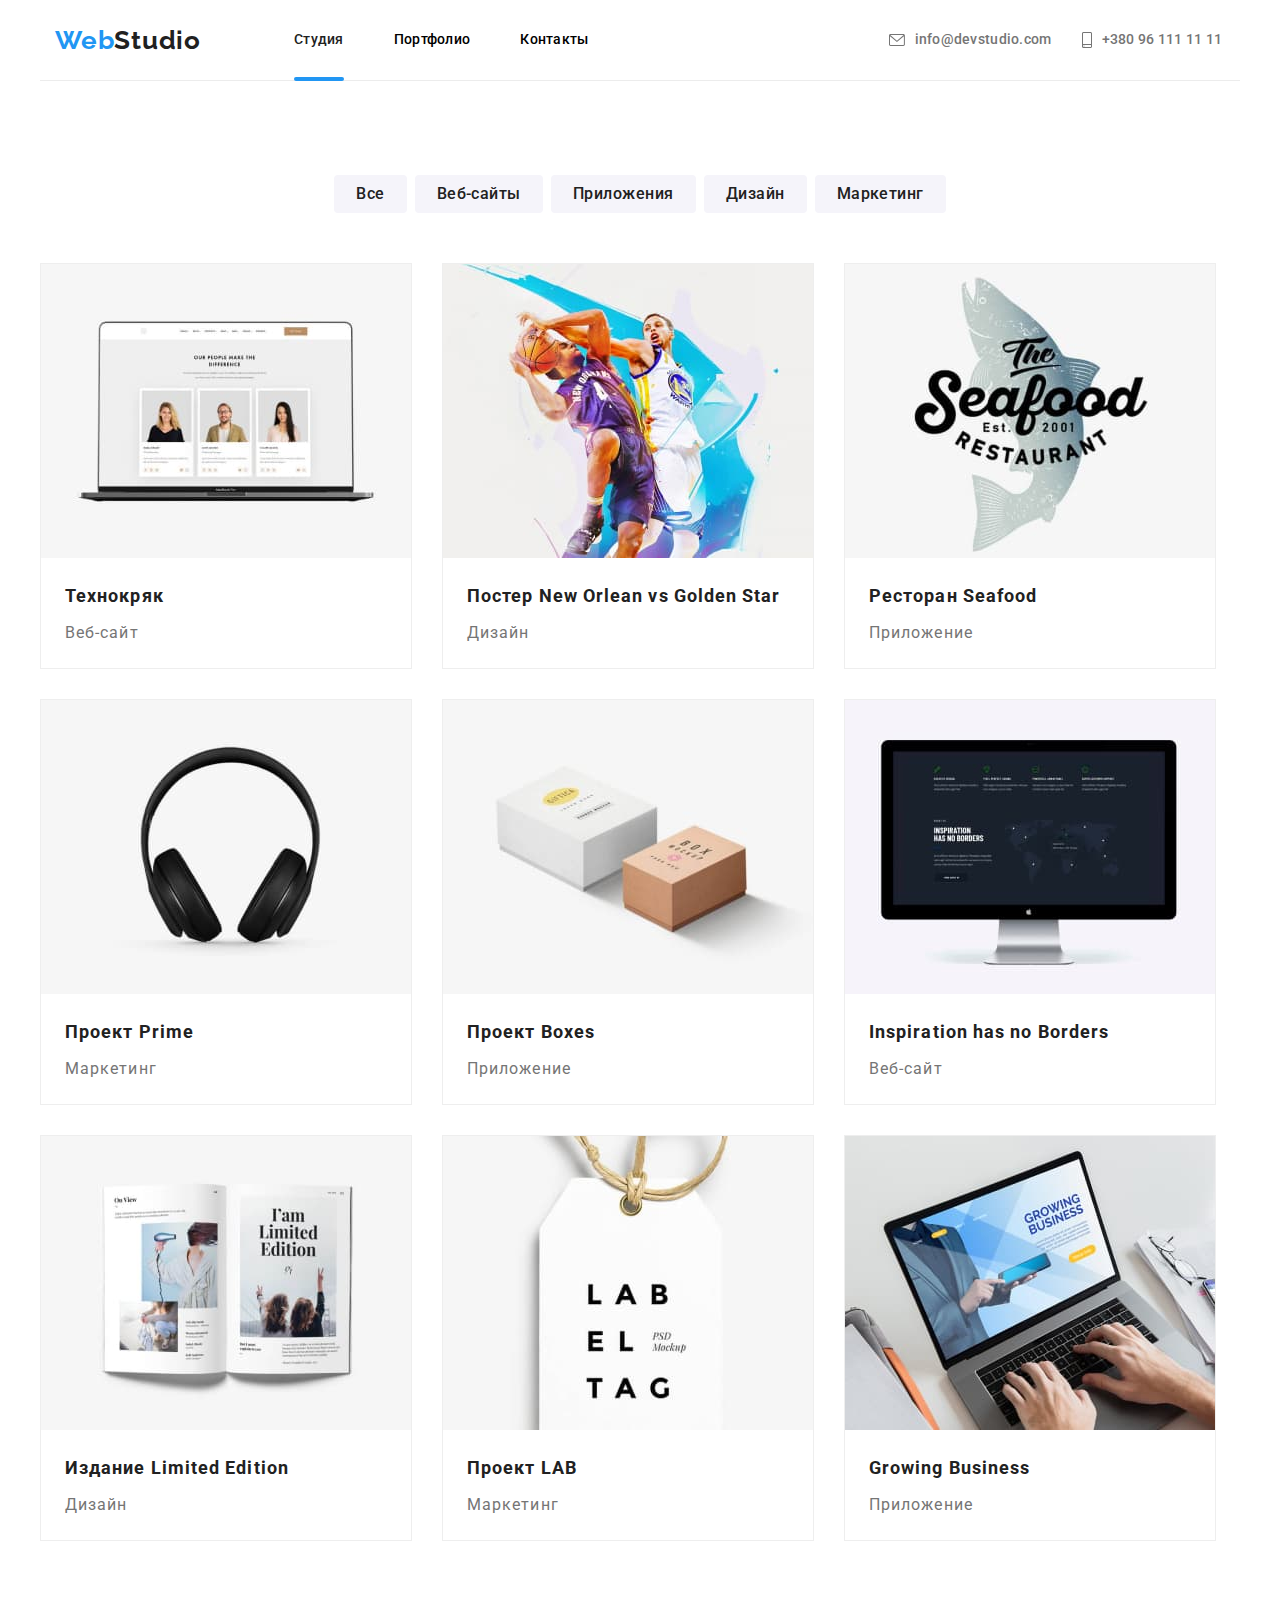
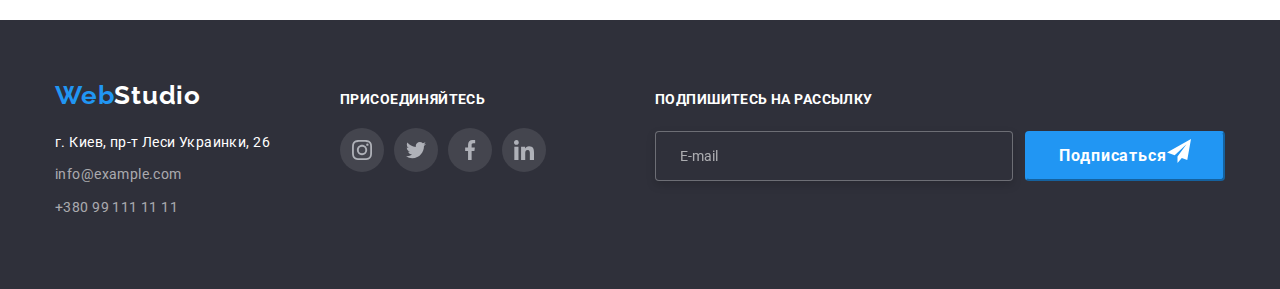
==== commit d4316505: "Task 8. Mobeli first." ====
--- a/portfolio.html
+++ b/portfolio.html
@@ -106,7 +106,7 @@
         <li class="products__cards-item">
             <a class="products__card" href="">
                 <div class="products__decore-card">
-                    <img srcset="./images/imgportf.jpg 1x, ./images/imgportf@2x.jpg 2x" alt="Три лучших менеджера" width="370">
+                    <img src="./images/imgportf.jpg" srcset="./images/imgportf.jpg 1x, ./images/imgportf@2x.jpg 2x" alt="Три лучших менеджера" width="370">
                     <p class="products__decore-text">Технокряк это современная площадка распространения
                         коронавируса.
                         Компании используют эту платформу для цифрового
@@ -123,7 +123,7 @@
         <li class="products__cards-item">
             <a class="products__card" href="">
                 <div class="products__decore-card">
-                    <img srcset="./images/imgportf1.jpg 1x, ./images/imgportf1@2x.jpg 2x" alt="Игроки баскетбольной комманды" width="370">
+                    <img src="./images/imgportf1.jpg" srcset="./images/imgportf1.jpg 1x, ./images/imgportf1@2x.jpg 2x" alt="Игроки баскетбольной комманды" width="370">
                     <p class="products__decore-text">Технокряк это современная площадка распространения
                         коронавируса.
                         Компании используют эту
@@ -142,7 +142,7 @@
         <li class="products__cards-item">
             <a class="products__card" href="">
                 <div class="products__decore-card">
-                    <img srcset="./images/imgportf2.jpg 1x, ./images/imgportf2@2x.jpg 2x" alt="Бренд ресторана" width="370">
+                    <img src="./images/imgportf2.jpg" srcset="./images/imgportf2.jpg 1x, ./images/imgportf2@2x.jpg 2x" alt="Бренд ресторана" width="370">
                     <p class="products__decore-text">Технокряк это современная площадка распространения
                         коронавируса.
                         Компании используют эту
@@ -160,7 +160,7 @@
         <li class="products__cards-item">
             <a class="products__card" href="">
                 <div class="products__decore-card">
-                    <img srcset="./images/imgportf3.jpg 1x, ./images/imgportf3@2x 2x" alt="Наушники" width="370">
+                    <img src="./images/imgportf3.jpg" srcset="./images/imgportf3.jpg 1x, ./images/imgportf3@2x 2x" alt="Наушники" width="370">
                     <p class="products__decore-text">Технокряк это современная площадка распространения
                         коронавируса.
                         Компании используют эту
@@ -178,7 +178,7 @@
         <li class="products__cards-item">
             <a class="products__card" href="">
                 <div class="products__decore-card">
-                    <img srcset="./images/imgportf4.jpg 1x, ./images/imgportf4@2x.jpg 2x" alt="2 коробки. одна белая, вторая коричневая" width="370">
+                    <img src="./images/imgportf4.jpg" srcset="./images/imgportf4.jpg 1x, ./images/imgportf4@2x.jpg 2x" alt="2 коробки. одна белая, вторая коричневая" width="370">
                     <p class="products__decore-text">Технокряк это современная площадка распространения
                         коронавируса.
                         Компании используют эту
@@ -196,7 +196,7 @@
         <li class="products__cards-item">
             <a class="products__card" href="">
                 <div class="products__decore-card">
-                    <img srcset="./images/imgportf5.jpg 1x, ./images/imgportf5@2x.jpg 2x" alt="Плоский монитор экрана" width="370">
+                    <img src="./images/imgportf5.jpg" srcset="./images/imgportf5.jpg 1x, ./images/imgportf5@2x.jpg 2x" alt="Плоский монитор экрана" width="370">
                     <p class="products__decore-text">Технокряк это современная площадка распространения
                         коронавируса.
                         Компании используют эту
@@ -214,7 +214,7 @@
         <li class="products__cards-item">
             <a class="products__card" href="">
                 <div class="products__decore-card">
-                    <img srcset="./images/imgportf6.jpg 1x, ./images/imgportf6@2x.jpg 2x" alt="Развернутый журнал" width="370">
+                    <img src="./images/imgportf6.jpg" srcset="./images/imgportf6.jpg 1x, ./images/imgportf6@2x.jpg 2x" alt="Развернутый журнал" width="370">
                     <p class="products__decore-text">Технокряк это современная площадка распространения
                         коронавируса.
                         Компании используют эту
@@ -232,7 +232,7 @@
         <li class="products__cards-item">
             <a class="products__card" href="">
                 <div class="products__decore-card">
-                    <img srcset="./images/imgportf7.jpg 1x, ./images/imgportf7@2x.jpg 2x" alt="Белая этикетка" width="370">
+                    <img src="./images/imgportf7.jpg" srcset="./images/imgportf7.jpg 1x, ./images/imgportf7@2x.jpg 2x" alt="Белая этикетка" width="370">
                     <p class="products__decore-text">Технокряк это современная площадка распространения
                         коронавируса.
                         Компании используют эту
@@ -250,7 +250,7 @@
         <li class="products__cards-item">
             <a class="products__card" href="">
                 <div class="products__decore-card">
-                    <img srcset="./images/imgportf8.jpg 1x, ./images/imgportf8@2x.jpg 2x" alt="Руки печатающие на клавиатуре ноутбука" width="370">
+                    <img src="./images/imgportf8.jpg" srcset="./images/imgportf8.jpg 1x, ./images/imgportf8@2x.jpg 2x" alt="Руки печатающие на клавиатуре ноутбука" width="370">
                     <p class="products__decore-text">Технокряк это современная площадка распространения
                         коронавируса.
                         Компании используют эту
--- a/css/portfolio.min.css
+++ b/css/portfolio.min.css
@@ -3,5 +3,5 @@
  Consolas,  'Liberation Mono',  Menlo,- monospace;font-size:1em}small{font-size:80%}sub,sup{font-size:75%;line-height:0;position:relative;vertical-align:baseline}sub{bottom:-0.25em}sup{top:-0.5em}table{text-indent:0;border-color:inherit}button,input,optgroup,select,textarea{font-family:inherit;font-size:100%;line-height:1.15;margin:0}button,select{text-transform:none}button,[type='button'],[type='reset'],[type='submit']{-webkit-appearance:button}::-moz-focus-inner{border-style:none;padding:0}:-moz-focusring{outline:1px dotted ButtonText}:-moz-ui-invalid{box-shadow:none}legend{padding:0}progress{vertical-align:baseline}::-webkit-inner-spin-button,::-webkit-outer-spin-button{height:auto}[type='search']{-webkit-appearance:textfield;outline-offset:-2px}::-webkit-search-decoration{-webkit-appearance:none}::-webkit-file-upload-button{-webkit-appearance:button;font:inherit}summary{display:list-item}:root{--primary-text-color: #757575;--primary-white-color: #ffffff;--focus-color: #2196f3;--accent-color: #212121;--background-secondary: #f5f4fa;--icon-color: #afb1b8;--timing-function: cubic-bezier(0.4, 0, 0.2, 1)}.list{list-style:none;padding:0;margin:0}h1,h2,h3,h4,h5,h6,p{margin:0}a{text-decoration:none;display:block}ul{list-style-type:none}body{color:var(--primary-text-color);background-color:var(--primary-white-color);font-family:Roboto, sans-serif;font-size:14px;line-height:1.7;letter-spacing:0.03em}img{display:block;max-width:100%;height:auto}.section{padding-top:94px;padding-bottom:94px}@media screen and (max-width: 1199px){.section{padding-top:60px;padding-bottom:60px}}.section--no-padding{padding-top:0px}@media screen and (max-width: 1200px){.section--no-padding{display:none}}.section--grey{background-color:var(--background-secondary)}.section__subject{margin-bottom:10px;color:var(--accent-color);font-weight:700;font-size:14px;line-height:1.14;text-transform:uppercase}.section__title{margin-bottom:30px;color:var(--accent-color);font-weight:700;font-size:28px;line-height:1.2;text-align:center}@media screen and (min-width: 1200px){.section__title{margin-bottom:50px;font-size:36px}}.section__title--visually-hidden{position:absolute;width:1px;height:1px;margin:-1px;border:0;padding:0;clip:rect(0 0 0 0);overflow:hidden}.item{background-color:var(--primary-white-color)}.container{margin-left:auto;margin-right:auto;padding-left:15px;padding-right:15px;text-align:center}@media screen and (min-width: 480px){.container{max-width:480px}}@media screen and (min-width: 768px){.container{max-width:768px}}@media screen and (min-width: 1200px){.container{max-width:1200px}}@media screen and (min-width: 480px) and (max-width: 767px){.container--portfolio{max-width:480px}}.container--full{text-align:center}@media screen and (min-width: 1200px){.container--full{display:-webkit-box;display:-webkit-flex;display:-ms-flexbox;display:flex;text-align:start}}.logo{display:inline;color:var(--focus-color);font-family:"Raleway", sans-serif;font-style:normal;font-weight:700;font-size:26px;line-height:1.19;letter-spacing:0.03em;padding:0}.logo__studio{color:var(--accent-color)}.footer-logo{display:-webkit-box;display:-webkit-flex;display:-ms-flexbox;display:flex;-webkit-box-orient:vertical;-webkit-box-direction:normal;-webkit-flex-direction:column;-ms-flex-direction:column;flex-direction:column;justify-items:flex-start}.footer-logo__logo{margin-bottom:20px}.footer-logo--inverse{color:var(--primery-background);font-family:Raleway;font-style:normal;font-weight:700;font-size:26px;line-height:1.19;letter-spacing:0.03em}.header{display:-webkit-box;display:-webkit-flex;display:-ms-flexbox;display:flex;position:relative;-webkit-box-pack:start;-webkit-justify-content:flex-start;-ms-flex-pack:start;justify-content:flex-start;margin-right:auto;margin-left:auto;padding-left:15px;padding-right:15px;border-bottom:1px solid #ececec}@media screen and (min-width: 480px){.header{width:480px}}@media screen and (max-width: 767px){.header{-webkit-box-pack:start;-webkit-justify-content:flex-start;-ms-flex-pack:start;justify-content:flex-start}}@media screen and (min-width: 768px){.header{width:768px}}@media screen and (min-width: 1200px){.header{width:1200px;display:-webkit-box;display:-webkit-flex;display:-ms-flexbox;display:flex;-webkit-box-align:center;-webkit-align-items:center;-ms-flex-align:center;align-items:center}}@media screen and (min-width: 768px) and (max-width: 1199px){.header{display:-webkit-box;display:-webkit-flex;display:-ms-flexbox;display:flex;-webkit-box-align:center;-webkit-align-items:center;-ms-flex-align:center;align-items:center;-webkit-justify-content:space-around;-ms-flex-pack:distribute;justify-content:space-around;-webkit-align-content:space-between;-ms-flex-line-pack:justify;align-content:space-between;padding-left:15px;padding-right:15px}}.header__container-nav{margin-left:auto;margin-right:auto;text-align:center;display:-webkit-box;display:-webkit-flex;display:-ms-flexbox;display:flex}@media screen and (min-width: 480px){.header__container-nav{width:480px}}@media screen and (max-width: 767px){.header__container-nav{-webkit-box-pack:start;-webkit-justify-content:flex-start;-ms-flex-pack:start;justify-content:flex-start}}@media screen and (min-width: 768px){.header__container-nav{width:768px}}@media screen and (min-width: 1200px){.header__container-nav{width:1200px}}@media screen and (min-width: 768px) and (max-width: 1199px){.header__container-nav{display:-webkit-box;display:-webkit-flex;display:-ms-flexbox;display:flex;-webkit-box-align:center;-webkit-align-items:center;-ms-flex-align:center;align-items:center;-webkit-box-pack:end;-webkit-justify-content:flex-end;-ms-flex-pack:end;justify-content:flex-end}}.main-nav{display:-webkit-box;display:-webkit-flex;display:-ms-flexbox;display:flex;-webkit-box-orient:vertical;-webkit-box-direction:normal;-webkit-flex-direction:column;-ms-flex-direction:column;flex-direction:column;-webkit-box-align:center;-webkit-align-items:center;-ms-flex-align:center;align-items:center;-webkit-box-pack:center;-webkit-justify-content:center;-ms-flex-pack:center;justify-content:center;margin:0;padding:0}@media screen and (min-width: 768px){.main-nav{-webkit-box-orient:horizontal;-webkit-box-direction:normal;-webkit-flex-direction:row;-ms-flex-direction:row;flex-direction:row;-webkit-box-align:center;-webkit-align-items:center;-ms-flex-align:center;align-items:center;-webkit-box-pack:center;-webkit-justify-content:center;-ms-flex-pack:center;justify-content:center;margin:0;padding:0;margin-left:0px}}@media screen and (min-width: 768px){.main-nav .main-nav__items:not(:last-child){margin-right:50px}}@media screen and (min-width: 768px) and (min-width: 1200px){.main-nav{margin-left:93px}}.main-nav__items{margin:0;-webkit-box-align:center;-webkit-align-items:center;-ms-flex-align:center;align-items:center}.main-nav__link{position:relative;display:block;padding-top:32px;padding-bottom:32px;-webkit-transition:-webkit-transform 250ms cubic-bezier(0.4, 0, 0.2, 1);transition:-webkit-transform 250ms cubic-bezier(0.4, 0, 0.2, 1);-o-transition:transform 250ms cubic-bezier(0.4, 0, 0.2, 1);transition:transform 250ms cubic-bezier(0.4, 0, 0.2, 1);transition:transform 250ms cubic-bezier(0.4, 0, 0.2, 1), -webkit-transform 250ms cubic-bezier(0.4, 0, 0.2, 1);-webkit-transition-property:color;-o-transition-property:color;transition-property:color;color:var(--accent-color);font-weight:500;font-size:14px;line-height:1.14;letter-spacing:0.02em}@media screen and (max-width: 767px){.main-nav__link{font-weight:500;font-size:40px;line-height:47px;text-align:center;padding-bottom:0}}.main-nav__link:hover,.main-nav__link:focus{color:var(--focus-color);font-weight:500;font-size:14px;line-height:1.14;letter-spacing:0.02em}@media screen and (max-width: 767px){.main-nav__link:hover,.main-nav__link:focus{font-weight:500;font-size:40px;line-height:47px;text-align:center}}.active{color:black}.contacts{display:-webkit-box;display:-webkit-flex;display:-ms-flexbox;display:flex;margin:0;padding:0;margin-left:300px;-webkit-box-align:center;-webkit-align-items:center;-ms-flex-align:center;align-items:center;-webkit-flex-wrap:nowrap;-ms-flex-wrap:nowrap;flex-wrap:nowrap}@media screen and (max-width: 1199px){.contacts{-webkit-box-orient:vertical;-webkit-box-direction:normal;-webkit-flex-direction:column;-ms-flex-direction:column;flex-direction:column;-webkit-box-align:start;-webkit-align-items:flex-start;-ms-flex-align:start;align-items:flex-start;margin-left:84px}.contacts .contacts__nav:last-child{margin-left:0px}}.contacts__mail{margin-right:10px;width:16px;height:12px}.contacts__tel{margin-right:10px}.contacts__img{width:10px;height:16}.contacts__nav{font-size:14px;line-height:1.14;font-weight:500;letter-spacing:0.02em}.contacts__nav:last-child{margin-left:30px}.contacts__link{display:-webkit-box;display:-webkit-flex;display:-ms-flexbox;display:flex;-webkit-box-align:center;-webkit-align-items:center;-ms-flex-align:center;align-items:center;color:var(--primary-text-color);-webkit-transition:-webkit-transform 250ms cubic-bezier(0.4, 0, 0.2, 1);transition:-webkit-transform 250ms cubic-bezier(0.4, 0, 0.2, 1);-o-transition:transform 250ms cubic-bezier(0.4, 0, 0.2, 1);transition:transform 250ms cubic-bezier(0.4, 0, 0.2, 1);transition:transform 250ms cubic-bezier(0.4, 0, 0.2, 1), -webkit-transform 250ms cubic-bezier(0.4, 0, 0.2, 1);-webkit-transition-property:color, fill;-o-transition-property:color, fill;transition-property:color, fill}.contacts__link:hover,.contacts__link:focus{color:var(--focus-color)}.contacts__icon{display:-webkit-box;display:-webkit-flex;display:-ms-flexbox;display:flex;fill:var(--primary-text-color);-webkit-align-content:center;-ms-flex-line-pack:center;align-content:center}.contacts__icon:hover{color:var(--focus-color);fill:var(--focus-color)}.button-menu{position:absolute;right:0;top:0;display:-webkit-inline-box;display:-webkit-inline-flex;display:-ms-inline-flexbox;display:inline-flex;border:none;background-color:transparent;width:40px;height:40px;padding:0}.button-menu.is-open .button-menu__close{display:block}.button-menu__menu:focus{fill:var(--focus-color)}.button-menu__close:focus{fill:var(--focus-color)}.button-menu__menu,.button-menu__close{fill:black;-webkit-transition:-webkit-transform 2000ms cubic-bezier(0.4, 0, 0.2, 1);transition:-webkit-transform 2000ms cubic-bezier(0.4, 0, 0.2, 1);-o-transition:transform 2000ms cubic-bezier(0.4, 0, 0.2, 1);transition:transform 2000ms cubic-bezier(0.4, 0, 0.2, 1);transition:transform 2000ms cubic-bezier(0.4, 0, 0.2, 1), -webkit-transform 2000ms cubic-bezier(0.4, 0, 0.2, 1);-webkit-transition-property:all;-o-transition-property:all;transition-property:all}@media screen and (max-width: 767px){.menu-container{position:fixed;width:101%;top:0;left:0;height:100vh;-webkit-box-pack:start;-webkit-justify-content:flex-start;-ms-flex-pack:start;justify-content:flex-start;background-color:white;display:none;pointer-events:none}.menu-container.is-open{display:-webkit-box;display:-webkit-flex;display:-ms-flexbox;display:flex;-webkit-box-orient:vertical;-webkit-box-direction:normal;-webkit-flex-direction:column;-ms-flex-direction:column;flex-direction:column;-webkit-box-align:start;-webkit-align-items:flex-start;-ms-flex-align:start;align-items:flex-start;-webkit-box-pack:justify;-webkit-justify-content:space-between;-ms-flex-pack:justify;justify-content:space-between;z-index:1;pointer-events:visible}.menu-container .main-nav__items{margin-left:50px}.menu-container .main-nav{-webkit-box-align:start;-webkit-align-items:flex-start;-ms-flex-align:start;align-items:flex-start}.menu-container .contacts{margin-left:50px;display:-webkit-box;display:-webkit-flex;display:-ms-flexbox;display:flex;-webkit-box-orient:vertical;-webkit-box-direction:reverse;-webkit-flex-direction:column-reverse;-ms-flex-direction:column-reverse;flex-direction:column-reverse}.menu-container .contacts .contacts__link{font-weight:500;font-size:34px;line-height:40px;letter-spacing:0.02em;color:var(--primary-text-color)}.menu-container .contacts .contacts__link.contacts__link--mail{font-family:Roboto;font-weight:500;font-size:24px;line-height:28px;letter-spacing:0.02em;color:#757575}.menu-container .contacts .contacts__nav:last-child{margin-bottom:32px}.menu-container .contacts .contacts__mail,.menu-container .contacts .contacts__tel{display:none}.menu-container .contacts .contacts__img{display:none}}.menu-social{display:-webkit-box;display:-webkit-flex;display:-ms-flexbox;display:flex;margin-bottom:48px}.menu-social .menu-social__icon:not(:first-child){border-left:1px solid rgba(33,33,33,0.2)}.menu-social .menu-social__icon{font-weight:500;font-size:18px;line-height:22px;color:var(--focus-color);letter-spacing:0.02em;padding-left:10px;padding-right:10px}@media screen and (min-width: 768px){.menu-social{display:none}}@media screen and (min-width: 768px){.menu-container{position:static;display:-webkit-box;display:-webkit-flex;display:-ms-flexbox;display:flex;-webkit-box-align:center;-webkit-align-items:center;-ms-flex-align:center;align-items:center}.button-menu{display:none}}.port::after{content:"";position:absolute;left:0;bottom:-1px;display:inline-block;background-color:var(--focus-color);height:4px;width:100%;-webkit-border-radius:4px;border-radius:4px;padding:0;margin:0}.offers{display:-webkit-box;display:-webkit-flex;display:-ms-flexbox;display:flex;-webkit-box-pack:center;-webkit-justify-content:center;-ms-flex-pack:center;justify-content:center;padding:0;margin-bottom:50px}@media screen and (max-width: 767px){.offers{-webkit-flex-wrap:wrap;-ms-flex-wrap:wrap;flex-wrap:wrap;-webkit-box-pack:start;-webkit-justify-content:flex-start;-ms-flex-pack:start;justify-content:flex-start}}@media screen and (min-width: 768px) and (max-width: 1199px){.offers{margin-bottom:36px}}.offers__item{display:block;background:var(--section-cards);margin-bottom:15px}.offers__item:not(:last-child){margin-right:8px}.offers__button{color:var(--accent-color);background-color:#f5f4fa;font-weight:500;font-size:16px;line-height:1.62;text-align:center;letter-spacing:0.03em;-webkit-border-radius:4px;border-radius:4px;border:transparent;padding:6px 22px;cursor:pointer;-webkit-transition:color 250ms var(--timing-function),background-color 250ms var(--timing-function),-webkit-box-shadow 250ms var(--timing-function);transition:color 250ms var(--timing-function),background-color 250ms var(--timing-function),-webkit-box-shadow 250ms var(--timing-function);-o-transition:color 250ms var(--timing-function),background-color 250ms var(--timing-function),box-shadow 250ms var(--timing-function);transition:color 250ms var(--timing-function),background-color 250ms var(--timing-function),box-shadow 250ms var(--timing-function);transition:color 250ms var(--timing-function),background-color 250ms var(--timing-function),box-shadow 250ms var(--timing-function),-webkit-box-shadow 250ms var(--timing-function)}.offers__button:hover,.offers__button:focus{background-color:var(--focus-color);color:var(--primary-white-color);-webkit-box-shadow:0px 3px 1px rgba(0,0,0,0.1),0px 1px 2px rgba(0,0,0,0.08),0px 2px 2px rgba(0,0,0,0.12);box-shadow:0px 3px 1px rgba(0,0,0,0.1),0px 1px 2px rgba(0,0,0,0.08),0px 2px 2px rgba(0,0,0,0.12);-webkit-border-radius:4px;border-radius:4px}.products{display:-webkit-box;display:-webkit-flex;display:-ms-flexbox;display:flex;-webkit-flex-wrap:wrap;-ms-flex-wrap:wrap;flex-wrap:wrap;text-align:start;margin:0;margin-left:-30px;margin-right:-30px}@media screen and (max-width: 767px){.products{margin:0;padding:0;-webkit-box-pack:center;-webkit-justify-content:center;-ms-flex-pack:center;justify-content:center}}@media screen and (min-width: 768px){.products{margin:-15px;padding:0}}.products__decore-card{position:relative;overflow:hidden}.products__decore-text{position:absolute;left:0;bottom:0;-webkit-transform:translatey(101%);-ms-transform:translatey(101%);transform:translatey(101%);-webkit-transition:-webkit-transform 250ms cubic-bezier(0.4, 0, 0.2, 1);transition:-webkit-transform 250ms cubic-bezier(0.4, 0, 0.2, 1);-o-transition:transform 250ms cubic-bezier(0.4, 0, 0.2, 1);transition:transform 250ms cubic-bezier(0.4, 0, 0.2, 1);transition:transform 250ms cubic-bezier(0.4, 0, 0.2, 1), -webkit-transform 250ms cubic-bezier(0.4, 0, 0.2, 1);font-weight:400;font-size:18px;line-height:1.55;letter-spacing:0.03em;margin:0;padding:64px 24px;background-color:rgba(33,150,243,0.9);color:var(--primary-white-color)}.products__cards-item:hover .products__decore-text{-webkit-transform:translatey(0%);-ms-transform:translatey(0%);transform:translatey(0%)}.products__cards-item{-webkit-flex-wrap:wrap;-ms-flex-wrap:wrap;flex-wrap:wrap;margin-right:30px;margin-bottom:30px;-webkit-transition:-webkit-transform 250ms cubic-bezier(0.4, 0, 0.2, 1);transition:-webkit-transform 250ms cubic-bezier(0.4, 0, 0.2, 1);-o-transition:transform 250ms cubic-bezier(0.4, 0, 0.2, 1);transition:transform 250ms cubic-bezier(0.4, 0, 0.2, 1);transition:transform 250ms cubic-bezier(0.4, 0, 0.2, 1), -webkit-transform 250ms cubic-bezier(0.4, 0, 0.2, 1);-webkit-transition-property:-webkit-box-shadow;transition-property:-webkit-box-shadow;-o-transition-property:box-shadow;transition-property:box-shadow;transition-property:box-shadow, -webkit-box-shadow}@media screen and (max-width: 767px){.products__cards-item{margin-right:0}}@media screen and (min-width: 768px) and (max-width: 1199px){.products__cards-item{width:-webkit-calc((100% - 2 * 30px) / 2);width:calc((100% - 2 * 30px) / 2);text-align:start;margin:15px}}.products__cards-item:nth-child(3n){margin-right:0}.products__cards-item:nth-last-child(-n+3){margin-bottom:0}.description{padding:20px 24px 20px 24px}.description_title{font-size:18px;margin-top:0;margin-bottom:4px}.description__card-item{font-size:16px;line-height:1.87;font-weight:400;margin-top:0;margin-bottom:0}.products__card{color:var(--focus-color);font-weight:700;font-size:18px;line-height:2;letter-spacing:0.06em;border:1px solid #eeeeee}.products__card:hover{-webkit-box-shadow:0px 1px 1px rgba(0,0,0,0.12),0px 4px 4px rgba(0,0,0,0.06),1px 4px 6px rgba(0,0,0,0.16);box-shadow:0px 1px 1px rgba(0,0,0,0.12),0px 4px 4px rgba(0,0,0,0.06),1px 4px 6px rgba(0,0,0,0.16)}.footer{background-color:#2F303A;padding-top:60px;padding-bottom:60px}@media screen and (max-width: 767px){.footer .footer-address__position{display:-webkit-box;display:-webkit-flex;display:-ms-flexbox;display:flex;-webkit-box-pack:center;-webkit-justify-content:center;-ms-flex-pack:center;justify-content:center}}.footer .address-list{padding:0;margin:0}@media screen and (min-width: 768px){.footer .footer__address{display:-webkit-box;display:-webkit-flex;display:-ms-flexbox;display:flex;-webkit-box-align:start;-webkit-align-items:flex-start;-ms-flex-align:start;align-items:flex-start;-webkit-box-pack:start;-webkit-justify-content:flex-start;-ms-flex-pack:start;justify-content:flex-start;-webkit-box-align:baseline;-webkit-align-items:baseline;-ms-flex-align:baseline;align-items:baseline;-webkit-flex-wrap:wrap;-ms-flex-wrap:wrap;flex-wrap:wrap;-webkit-justify-content:space-around;-ms-flex-pack:distribute;justify-content:space-around}}@media screen and (min-width: 1200px){.footer .footer__container{text-align:start;max-width:1200px}.footer .footer__address{-webkit-flex-wrap:nowrap;-ms-flex-wrap:nowrap;flex-wrap:nowrap}}.address-list>.address-list__list:nth-child(2){display:block;margin-bottom:9px}.address-list__link{margin-bottom:9px;color:rgba(255,255,255,0.6);font-style:normal;font-weight:400;font-size:14px;line-height:1.71;letter-spacing:0.03em;-webkit-transition:-webkit-transform 250ms cubic-bezier(0.4, 0, 0.2, 1);transition:-webkit-transform 250ms cubic-bezier(0.4, 0, 0.2, 1);-o-transition:transform 250ms cubic-bezier(0.4, 0, 0.2, 1);transition:transform 250ms cubic-bezier(0.4, 0, 0.2, 1);transition:transform 250ms cubic-bezier(0.4, 0, 0.2, 1), -webkit-transform 250ms cubic-bezier(0.4, 0, 0.2, 1);-webkit-transition-property:all;-o-transition-property:all;transition-property:all}.address-list__link:hover,.address-list__link:focus{color:var(--focus-color)}.address-list__adrress{margin:0 0 9px 0;font-style:normal;font-size:14px;color:var(--primary-white-color)}.btn-footer{width:200px;height:50px;margin-left:12px;color:var(--primary-white-color);background-color:var(--focus-color);-webkit-border-radius:4px;border-radius:4px;border-color:var(--focus-color);font-weight:700;font-size:16px;line-height:30px;letter-spacing:0.06em;display:-webkit-box;display:-webkit-flex;display:-ms-flexbox;display:flex;-webkit-box-pack:center;-webkit-justify-content:center;-ms-flex-pack:center;justify-content:center;-webkit-box-align:center;-webkit-align-items:center;-ms-flex-align:center;align-items:center}@media screen and (max-width: 1199px){.btn-footer{margin-top:20px}}.social-footer{display:-webkit-box;display:-webkit-flex;display:-ms-flexbox;display:flex;-webkit-box-orient:vertical;-webkit-box-direction:normal;-webkit-flex-direction:column;-ms-flex-direction:column;flex-direction:column;justify-items:flex-start}@media screen and (min-width: 1200px){.social-footer{margin-left:70px}}.social-footer__text{color:var(--primary-white-color);margin:0 0 20px 0;padding:0;font-style:normal;font-weight:bold;font-size:14px;line-height:1.14;letter-spacing:0.03em;text-transform:uppercase}@media screen and (max-width: 767px){.social-footer__text{margin-top:60px}}.social-footer__icon{display:-webkit-box;display:-webkit-flex;display:-ms-flexbox;display:flex;-webkit-box-pack:center;-webkit-justify-content:center;-ms-flex-pack:center;justify-content:center}.social{margin:0;padding:0}.social-footer__link-icon{-webkit-box-pack:center;-webkit-justify-content:center;-ms-flex-pack:center;justify-content:center;display:-webkit-box;display:-webkit-flex;display:-ms-flexbox;display:flex;fill:#afb1b8;display:flex;width:44px;height:44px;-webkit-box-align:center;-webkit-align-items:center;-ms-flex-align:center;align-items:center;-webkit-border-radius:50%;border-radius:50%;background-color:rgba(255,255,255,0.1);-webkit-transition:-webkit-transform 250ms cubic-bezier(0.4, 0, 0.2, 1);transition:-webkit-transform 250ms cubic-bezier(0.4, 0, 0.2, 1);-o-transition:transform 250ms cubic-bezier(0.4, 0, 0.2, 1);transition:transform 250ms cubic-bezier(0.4, 0, 0.2, 1);transition:transform 250ms cubic-bezier(0.4, 0, 0.2, 1), -webkit-transform 250ms cubic-bezier(0.4, 0, 0.2, 1);-webkit-transition-property:all;-o-transition-property:all;transition-property:all}.social-footer__link-icon:hover{fill:var(--primary-white-color);background-color:var(--focus-color)}.social-footer__icon-link+.social-footer__icon-link{margin-left:10px}.form-footer{margin-left:auto}@media screen and (max-width: 1199px){.form-footer{margin:auto;display:-webkit-box;display:-webkit-flex;display:-ms-flexbox;display:flex;-webkit-box-pack:center;-webkit-justify-content:center;-ms-flex-pack:center;justify-content:center;-webkit-box-orient:vertical;-webkit-box-direction:normal;-webkit-flex-direction:column;-ms-flex-direction:column;flex-direction:column;-webkit-box-align:center;-webkit-align-items:center;-ms-flex-align:center;align-items:center}}@media screen and (min-width: 1200px){.form-footer{margin-left:auto}}.form-footer__decore{display:-webkit-box;display:-webkit-flex;display:-ms-flexbox;display:flex;-webkit-box-orient:vertical;-webkit-box-direction:normal;-webkit-flex-direction:column;-ms-flex-direction:column;flex-direction:column;-webkit-box-align:center;-webkit-align-items:center;-ms-flex-align:center;align-items:center;margin-top:20px}@media screen and (min-width: 1200px){.form-footer__decore{-webkit-box-orient:horizontal;-webkit-box-direction:normal;-webkit-flex-direction:row;-ms-flex-direction:row;flex-direction:row}}.form-footer__text{margin:0;margin-bottom:20px;color:var(--primary-white-color);font-weight:700;font-size:14px;line-height:16px;letter-spacing:0.03em;text-transform:uppercase}@media screen and (max-width: 1199px){.form-footer__text{margin-top:60px;margin-bottom:0px}}.form-footer__input-footer{width:358px;height:50px;-webkit-border-radius:4px;border-radius:4px;padding:0;padding-left:8px;border:1px solid rgba(255,255,255,0.3);-webkit-box-sizing:border-box;box-sizing:border-box;-webkit-filter:drop-shadow(0px 4px 4px rgba(0,0,0,0.15));filter:drop-shadow(0px 4px 4px rgba(0,0,0,0.15));background-color:#2F303A;outline-style:none;color:rgba(255,255,255,0.6)}.form-footer__input-footer:focus{outline-color:var(--focus-color);outline-style:1px;border-color:var(--focus-color)}.form-footer__input-footer::-webkit-input-placeholder{padding-left:16px;color:rgba(255,255,255,0.6)}.form-footer__input-footer:-ms-input-placeholder{padding-left:16px;color:rgba(255,255,255,0.6)}.form-footer__input-footer::-ms-input-placeholder{padding-left:16px;color:rgba(255,255,255,0.6)}.form-footer__input-footer::placeholder{padding-left:16px;color:rgba(255,255,255,0.6)}
+ monospace;font-size:1em}small{font-size:80%}sub,sup{font-size:75%;line-height:0;position:relative;vertical-align:baseline}sub{bottom:-0.25em}sup{top:-0.5em}table{text-indent:0;border-color:inherit}button,input,optgroup,select,textarea{font-family:inherit;font-size:100%;line-height:1.15;margin:0}button,select{text-transform:none}button,[type='button'],[type='reset'],[type='submit']{-webkit-appearance:button}::-moz-focus-inner{border-style:none;padding:0}:-moz-focusring{outline:1px dotted ButtonText}:-moz-ui-invalid{box-shadow:none}legend{padding:0}progress{vertical-align:baseline}::-webkit-inner-spin-button,::-webkit-outer-spin-button{height:auto}[type='search']{-webkit-appearance:textfield;outline-offset:-2px}::-webkit-search-decoration{-webkit-appearance:none}::-webkit-file-upload-button{-webkit-appearance:button;font:inherit}summary{display:list-item}:root{--primary-text-color: #757575;--primary-white-color: #ffffff;--focus-color: #2196f3;--accent-color: #212121;--background-secondary: #f5f4fa;--icon-color: #afb1b8;--timing-function: cubic-bezier(0.4, 0, 0.2, 1)}.list{list-style:none;padding:0;margin:0}h1,h2,h3,h4,h5,h6,p{margin:0}a{text-decoration:none;display:block}ul{list-style-type:none}body{color:var(--primary-text-color);background-color:var(--primary-white-color);font-family:Roboto, sans-serif;font-size:14px;line-height:1.7;letter-spacing:0.03em}img{display:block;max-width:100%;height:auto}.section{padding-top:94px;padding-bottom:94px}@media screen and (max-width: 1199px){.section{padding-top:60px;padding-bottom:60px}}.section--no-padding{padding-top:0px}@media screen and (max-width: 1200px){.section--no-padding{display:none}}.section--grey{background-color:var(--background-secondary)}.section__subject{margin-bottom:10px;color:var(--accent-color);font-weight:700;font-size:14px;line-height:1.14;text-transform:uppercase}.section__title{margin-bottom:30px;color:var(--accent-color);font-weight:700;font-size:28px;line-height:1.2;text-align:center}@media screen and (min-width: 1200px){.section__title{margin-bottom:50px;font-size:36px}}.section__title--visually-hidden{position:absolute;width:1px;height:1px;margin:-1px;border:0;padding:0;clip:rect(0 0 0 0);overflow:hidden}.item{background-color:var(--primary-white-color)}.container{margin-left:auto;margin-right:auto;padding-left:15px;padding-right:15px;text-align:center}@media screen and (min-width: 480px){.container{max-width:480px}}@media screen and (min-width: 768px){.container{max-width:768px}}@media screen and (min-width: 1200px){.container{max-width:1200px}}@media screen and (min-width: 480px) and (max-width: 767px){.container--portfolio{max-width:480px}}.container--full{text-align:center}@media screen and (min-width: 1200px){.container--full{display:-webkit-box;display:-webkit-flex;display:-ms-flexbox;display:flex;text-align:start}}.logo{display:inline;color:var(--focus-color);font-family:"Raleway", sans-serif;font-style:normal;font-weight:700;font-size:26px;line-height:1.19;letter-spacing:0.03em;padding:0}.logo__studio{color:var(--accent-color)}.footer-logo{display:-webkit-box;display:-webkit-flex;display:-ms-flexbox;display:flex;-webkit-box-orient:vertical;-webkit-box-direction:normal;-webkit-flex-direction:column;-ms-flex-direction:column;flex-direction:column;justify-items:flex-start}.footer-logo__logo{margin-bottom:20px}.footer-logo--inverse{color:var(--primary-white-color);font-family:Raleway;font-style:normal;font-weight:700;font-size:26px;line-height:1.19;letter-spacing:0.03em}.header{display:-webkit-box;display:-webkit-flex;display:-ms-flexbox;display:flex;position:relative;-webkit-box-pack:start;-webkit-justify-content:flex-start;-ms-flex-pack:start;justify-content:flex-start;margin-right:auto;margin-left:auto;padding-left:15px;padding-right:15px;border-bottom:1px solid #ececec}@media screen and (min-width: 480px){.header{width:480px}}@media screen and (max-width: 767px){.header{-webkit-box-pack:start;-webkit-justify-content:flex-start;-ms-flex-pack:start;justify-content:flex-start;padding-top:16px;padding-bottom:16px}}@media screen and (min-width: 768px){.header{width:768px}}@media screen and (min-width: 1200px){.header{width:1200px;display:-webkit-box;display:-webkit-flex;display:-ms-flexbox;display:flex;-webkit-box-align:center;-webkit-align-items:center;-ms-flex-align:center;align-items:center}}@media screen and (min-width: 768px) and (max-width: 1199px){.header{display:-webkit-box;display:-webkit-flex;display:-ms-flexbox;display:flex;-webkit-box-align:center;-webkit-align-items:center;-ms-flex-align:center;align-items:center;-webkit-justify-content:space-around;-ms-flex-pack:distribute;justify-content:space-around;-webkit-align-content:space-between;-ms-flex-line-pack:justify;align-content:space-between;padding-left:15px;padding-right:15px}}.header__container-nav{margin-left:auto;margin-right:auto;text-align:center;display:-webkit-box;display:-webkit-flex;display:-ms-flexbox;display:flex}@media screen and (min-width: 480px){.header__container-nav{width:480px}}@media screen and (max-width: 767px){.header__container-nav{-webkit-box-pack:start;-webkit-justify-content:flex-start;-ms-flex-pack:start;justify-content:flex-start}}@media screen and (min-width: 768px){.header__container-nav{width:768px}}@media screen and (min-width: 1200px){.header__container-nav{width:1200px}}@media screen and (min-width: 768px) and (max-width: 1199px){.header__container-nav{display:-webkit-box;display:-webkit-flex;display:-ms-flexbox;display:flex;-webkit-box-align:center;-webkit-align-items:center;-ms-flex-align:center;align-items:center;-webkit-box-pack:end;-webkit-justify-content:flex-end;-ms-flex-pack:end;justify-content:flex-end}}.main-nav{display:-webkit-box;display:-webkit-flex;display:-ms-flexbox;display:flex;-webkit-box-orient:vertical;-webkit-box-direction:normal;-webkit-flex-direction:column;-ms-flex-direction:column;flex-direction:column;-webkit-box-align:center;-webkit-align-items:center;-ms-flex-align:center;align-items:center;-webkit-box-pack:center;-webkit-justify-content:center;-ms-flex-pack:center;justify-content:center;margin:0;padding:0}@media screen and (min-width: 768px){.main-nav{-webkit-box-orient:horizontal;-webkit-box-direction:normal;-webkit-flex-direction:row;-ms-flex-direction:row;flex-direction:row;-webkit-box-align:center;-webkit-align-items:center;-ms-flex-align:center;align-items:center;-webkit-box-pack:center;-webkit-justify-content:center;-ms-flex-pack:center;justify-content:center;margin:0;padding:0;margin-left:0px}}@media screen and (min-width: 768px){.main-nav .main-nav__items:not(:last-child){margin-right:50px}}@media screen and (min-width: 768px) and (min-width: 1200px){.main-nav{margin-left:93px}}.main-nav__items{margin:0;-webkit-box-align:center;-webkit-align-items:center;-ms-flex-align:center;align-items:center}.main-nav__link{position:relative;display:block;padding-top:32px;padding-bottom:32px;-webkit-transition:-webkit-transform 250ms cubic-bezier(0.4, 0, 0.2, 1);transition:-webkit-transform 250ms cubic-bezier(0.4, 0, 0.2, 1);-o-transition:transform 250ms cubic-bezier(0.4, 0, 0.2, 1);transition:transform 250ms cubic-bezier(0.4, 0, 0.2, 1);transition:transform 250ms cubic-bezier(0.4, 0, 0.2, 1), -webkit-transform 250ms cubic-bezier(0.4, 0, 0.2, 1);-webkit-transition-property:color;-o-transition-property:color;transition-property:color;color:var(--accent-color);font-weight:500;font-size:14px;line-height:1.14;letter-spacing:0.02em}@media screen and (max-width: 767px){.main-nav__link{font-weight:500;font-size:40px;line-height:47px;text-align:center;padding-bottom:0}}.main-nav__link:hover,.main-nav__link:focus{color:var(--focus-color);font-weight:500;font-size:14px;line-height:1.14;letter-spacing:0.02em}@media screen and (max-width: 767px){.main-nav__link:hover,.main-nav__link:focus{font-weight:500;font-size:40px;line-height:47px;text-align:center}}.active{color:black}.contacts{display:-webkit-box;display:-webkit-flex;display:-ms-flexbox;display:flex;margin:0;padding:0;margin-left:300px;-webkit-box-align:center;-webkit-align-items:center;-ms-flex-align:center;align-items:center;-webkit-flex-wrap:nowrap;-ms-flex-wrap:nowrap;flex-wrap:nowrap}@media screen and (max-width: 1199px){.contacts{-webkit-box-orient:vertical;-webkit-box-direction:normal;-webkit-flex-direction:column;-ms-flex-direction:column;flex-direction:column;-webkit-box-align:start;-webkit-align-items:flex-start;-ms-flex-align:start;align-items:flex-start;margin-left:84px}.contacts .contacts__nav:last-child{margin-left:0px}}.contacts__mail{margin-right:10px;width:16px;height:12px}.contacts__tel{margin-right:10px}.contacts__img{width:10px;height:16}.contacts__nav{font-size:14px;line-height:1.14;font-weight:500;letter-spacing:0.02em}.contacts__nav:last-child{margin-left:30px}@media screen and (min-width: 768px) and (max-width: 1199px){.contacts__nav{margin-bottom:10px}}.contacts__link{display:-webkit-box;display:-webkit-flex;display:-ms-flexbox;display:flex;-webkit-box-align:center;-webkit-align-items:center;-ms-flex-align:center;align-items:center;color:var(--primary-text-color);-webkit-transition:-webkit-transform 250ms cubic-bezier(0.4, 0, 0.2, 1);transition:-webkit-transform 250ms cubic-bezier(0.4, 0, 0.2, 1);-o-transition:transform 250ms cubic-bezier(0.4, 0, 0.2, 1);transition:transform 250ms cubic-bezier(0.4, 0, 0.2, 1);transition:transform 250ms cubic-bezier(0.4, 0, 0.2, 1), -webkit-transform 250ms cubic-bezier(0.4, 0, 0.2, 1);-webkit-transition-property:color, fill;-o-transition-property:color, fill;transition-property:color, fill}.contacts__link:hover,.contacts__link:focus{color:var(--focus-color)}.contacts__icon{display:-webkit-box;display:-webkit-flex;display:-ms-flexbox;display:flex;fill:var(--primary-text-color);-webkit-align-content:center;-ms-flex-line-pack:center;align-content:center}.contacts__icon:hover{color:var(--focus-color);fill:var(--focus-color)}.button-menu{position:absolute;right:0;top:0;display:-webkit-inline-box;display:-webkit-inline-flex;display:-ms-inline-flexbox;display:inline-flex;border:none;background-color:transparent;width:40px;height:40px;padding:0;margin-top:10px;margin-bottom:10px}.button-menu.is-open .button-menu__close{display:block}.button-menu__menu:focus{fill:var(--focus-color)}.button-menu__close:focus{fill:var(--focus-color)}.button-menu__menu,.button-menu__close{fill:black;-webkit-transition:-webkit-transform 2000ms cubic-bezier(0.4, 0, 0.2, 1);transition:-webkit-transform 2000ms cubic-bezier(0.4, 0, 0.2, 1);-o-transition:transform 2000ms cubic-bezier(0.4, 0, 0.2, 1);transition:transform 2000ms cubic-bezier(0.4, 0, 0.2, 1);transition:transform 2000ms cubic-bezier(0.4, 0, 0.2, 1), -webkit-transform 2000ms cubic-bezier(0.4, 0, 0.2, 1);-webkit-transition-property:all;-o-transition-property:all;transition-property:all}@media screen and (max-width: 767px){.menu-container{position:fixed;width:101%;top:0;left:0;height:100vh;-webkit-box-pack:start;-webkit-justify-content:flex-start;-ms-flex-pack:start;justify-content:flex-start;background-color:white;display:none;pointer-events:none}.menu-container.is-open{display:-webkit-box;display:-webkit-flex;display:-ms-flexbox;display:flex;-webkit-box-orient:vertical;-webkit-box-direction:normal;-webkit-flex-direction:column;-ms-flex-direction:column;flex-direction:column;-webkit-box-align:start;-webkit-align-items:flex-start;-ms-flex-align:start;align-items:flex-start;-webkit-box-pack:justify;-webkit-justify-content:space-between;-ms-flex-pack:justify;justify-content:space-between;z-index:1;pointer-events:visible}.menu-container .main-nav__items{margin-left:50px}.menu-container .main-nav{-webkit-box-align:start;-webkit-align-items:flex-start;-ms-flex-align:start;align-items:flex-start}.menu-container .contacts{margin-left:50px;display:-webkit-box;display:-webkit-flex;display:-ms-flexbox;display:flex;-webkit-box-orient:vertical;-webkit-box-direction:reverse;-webkit-flex-direction:column-reverse;-ms-flex-direction:column-reverse;flex-direction:column-reverse}.menu-container .contacts .contacts__link{font-weight:500;font-size:34px;line-height:40px;letter-spacing:0.02em;color:var(--primary-text-color)}.menu-container .contacts .contacts__link.contacts__link--mail{font-family:Roboto;font-weight:500;font-size:24px;line-height:28px;letter-spacing:0.02em;color:#757575}.menu-container .contacts .contacts__nav:last-child{margin-bottom:32px}.menu-container .contacts .contacts__mail,.menu-container .contacts .contacts__tel{display:none}.menu-container .contacts .contacts__img{display:none}}.menu-social{display:-webkit-box;display:-webkit-flex;display:-ms-flexbox;display:flex;margin-bottom:48px}.menu-social .menu-social__icon:not(:first-child){border-left:1px solid rgba(33,33,33,0.2)}.menu-social .menu-social__icon{font-weight:500;font-size:18px;line-height:22px;color:var(--focus-color);letter-spacing:0.02em;padding-left:10px;padding-right:10px}@media screen and (min-width: 768px){.menu-social{display:none}}@media screen and (min-width: 768px){.menu-container{position:static;display:-webkit-box;display:-webkit-flex;display:-ms-flexbox;display:flex;-webkit-box-align:center;-webkit-align-items:center;-ms-flex-align:center;align-items:center}.button-menu{display:none}}.port::after{content:"";position:absolute;left:0;bottom:-1px;display:inline-block;background-color:var(--focus-color);height:4px;width:100%;-webkit-border-radius:4px;border-radius:4px;padding:0;margin:0}.offers{display:-webkit-box;display:-webkit-flex;display:-ms-flexbox;display:flex;-webkit-box-pack:center;-webkit-justify-content:center;-ms-flex-pack:center;justify-content:center;padding:0;margin-bottom:50px}@media screen and (max-width: 767px){.offers{-webkit-flex-wrap:wrap;-ms-flex-wrap:wrap;flex-wrap:wrap;-webkit-box-pack:start;-webkit-justify-content:flex-start;-ms-flex-pack:start;justify-content:flex-start}}@media screen and (min-width: 768px) and (max-width: 1199px){.offers{margin-bottom:36px}}.offers__item{display:block;background:var(--section-cards);margin-bottom:15px}.offers__item:not(:last-child){margin-right:8px}.offers__button{color:var(--accent-color);background-color:#f5f4fa;font-weight:500;font-size:16px;line-height:1.62;text-align:center;letter-spacing:0.03em;-webkit-border-radius:4px;border-radius:4px;border:transparent;padding:6px 22px;cursor:pointer;-webkit-transition:color 250ms var(--timing-function),background-color 250ms var(--timing-function),-webkit-box-shadow 250ms var(--timing-function);transition:color 250ms var(--timing-function),background-color 250ms var(--timing-function),-webkit-box-shadow 250ms var(--timing-function);-o-transition:color 250ms var(--timing-function),background-color 250ms var(--timing-function),box-shadow 250ms var(--timing-function);transition:color 250ms var(--timing-function),background-color 250ms var(--timing-function),box-shadow 250ms var(--timing-function);transition:color 250ms var(--timing-function),background-color 250ms var(--timing-function),box-shadow 250ms var(--timing-function),-webkit-box-shadow 250ms var(--timing-function)}.offers__button:hover,.offers__button:focus{background-color:var(--focus-color);color:var(--primary-white-color);-webkit-box-shadow:0px 3px 1px rgba(0,0,0,0.1),0px 1px 2px rgba(0,0,0,0.08),0px 2px 2px rgba(0,0,0,0.12);box-shadow:0px 3px 1px rgba(0,0,0,0.1),0px 1px 2px rgba(0,0,0,0.08),0px 2px 2px rgba(0,0,0,0.12);-webkit-border-radius:4px;border-radius:4px}.products{display:-webkit-box;display:-webkit-flex;display:-ms-flexbox;display:flex;-webkit-flex-wrap:wrap;-ms-flex-wrap:wrap;flex-wrap:wrap;text-align:start;margin:0;margin-left:-30px;margin-right:-30px}@media screen and (max-width: 767px){.products{margin:0;padding:0;-webkit-box-pack:center;-webkit-justify-content:center;-ms-flex-pack:center;justify-content:center}}@media screen and (min-width: 768px){.products{margin:-15px;padding:0}}.products__decore-card{position:relative;overflow:hidden}.products__decore-text{position:absolute;left:0;bottom:0;-webkit-transform:translatey(101%);-ms-transform:translatey(101%);transform:translatey(101%);-webkit-transition:-webkit-transform 250ms cubic-bezier(0.4, 0, 0.2, 1);transition:-webkit-transform 250ms cubic-bezier(0.4, 0, 0.2, 1);-o-transition:transform 250ms cubic-bezier(0.4, 0, 0.2, 1);transition:transform 250ms cubic-bezier(0.4, 0, 0.2, 1);transition:transform 250ms cubic-bezier(0.4, 0, 0.2, 1), -webkit-transform 250ms cubic-bezier(0.4, 0, 0.2, 1);font-weight:400;font-size:18px;line-height:1.55;letter-spacing:0.03em;margin:0;padding:64px 24px;background-color:rgba(33,150,243,0.9);color:var(--primary-white-color)}.products__cards-item:hover .products__decore-text{-webkit-transform:translatey(0%);-ms-transform:translatey(0%);transform:translatey(0%)}.products__cards-item{-webkit-flex-wrap:wrap;-ms-flex-wrap:wrap;flex-wrap:wrap;margin-right:30px;margin-bottom:30px;-webkit-transition:-webkit-transform 250ms var(--timing-function);transition:-webkit-transform 250ms var(--timing-function);-o-transition:transform 250ms var(--timing-function);transition:transform 250ms var(--timing-function);transition:transform 250ms var(--timing-function), -webkit-transform 250ms var(--timing-function);-webkit-transition-property:-webkit-box-shadow;transition-property:-webkit-box-shadow;-o-transition-property:box-shadow;transition-property:box-shadow;transition-property:box-shadow, -webkit-box-shadow}@media screen and (max-width: 767px){.products__cards-item{margin-right:0}}@media screen and (min-width: 768px) and (max-width: 1199px){.products__cards-item{width:-webkit-calc((100% - 2 * 30px) / 2);width:calc((100% - 2 * 30px) / 2);text-align:start;margin:15px}}.products__cards-item:nth-child(3n){margin-right:0}.products__cards-item:nth-last-child(-n+3){margin-bottom:0}.description{padding:20px 24px 20px 24px}.description_title{font-size:18px;margin-top:0;margin-bottom:4px;color:var(--accent-color)}.description__card-item{font-size:16px;line-height:1.87;font-weight:400;margin-top:0;margin-bottom:0;color:var(--primary-text-color)}.products__card{color:var(--focus-color);font-weight:700;font-size:18px;line-height:2;letter-spacing:0.06em;border:1px solid #eeeeee}.products__card:hover{-webkit-box-shadow:0px 1px 1px rgba(0,0,0,0.12),0px 4px 4px rgba(0,0,0,0.06),1px 4px 6px rgba(0,0,0,0.16);box-shadow:0px 1px 1px rgba(0,0,0,0.12),0px 4px 4px rgba(0,0,0,0.06),1px 4px 6px rgba(0,0,0,0.16)}.footer{background-color:#2F303A;padding-top:60px;padding-bottom:60px}@media screen and (max-width: 767px){.footer .footer-address__position{display:-webkit-box;display:-webkit-flex;display:-ms-flexbox;display:flex;-webkit-box-pack:center;-webkit-justify-content:center;-ms-flex-pack:center;justify-content:center}}.footer .address-list{padding:0;margin:0}@media screen and (min-width: 768px){.footer .footer__address{display:-webkit-box;display:-webkit-flex;display:-ms-flexbox;display:flex;-webkit-box-align:baseline;-webkit-align-items:baseline;-ms-flex-align:baseline;align-items:baseline;-webkit-flex-wrap:wrap;-ms-flex-wrap:wrap;flex-wrap:wrap;-webkit-justify-content:space-around;-ms-flex-pack:distribute;justify-content:space-around}}@media screen and (min-width: 1200px){.footer .footer__container{text-align:start;max-width:1200px}.footer .footer__address{-webkit-flex-wrap:nowrap;-ms-flex-wrap:nowrap;flex-wrap:nowrap}}.address-list>.address-list__list:nth-child(2){display:block;margin-bottom:9px}.address-list__link{margin-bottom:9px;color:rgba(255,255,255,0.6);font-style:normal;font-weight:400;font-size:14px;line-height:1.71;letter-spacing:0.03em;-webkit-transition:-webkit-transform 250ms cubic-bezier(0.4, 0, 0.2, 1);transition:-webkit-transform 250ms cubic-bezier(0.4, 0, 0.2, 1);-o-transition:transform 250ms cubic-bezier(0.4, 0, 0.2, 1);transition:transform 250ms cubic-bezier(0.4, 0, 0.2, 1);transition:transform 250ms cubic-bezier(0.4, 0, 0.2, 1), -webkit-transform 250ms cubic-bezier(0.4, 0, 0.2, 1);-webkit-transition-property:all;-o-transition-property:all;transition-property:all}.address-list__link:hover,.address-list__link:focus{color:var(--focus-color)}.address-list__adrress{margin:0 0 9px 0;font-style:normal;font-size:14px;color:var(--primary-white-color)}.btn-footer{width:200px;height:50px;margin-left:12px;color:var(--primary-white-color);background-color:var(--focus-color);-webkit-border-radius:4px;border-radius:4px;border-color:var(--focus-color);font-weight:700;font-size:16px;line-height:30px;letter-spacing:0.06em;display:-webkit-box;display:-webkit-flex;display:-ms-flexbox;display:flex;-webkit-box-pack:center;-webkit-justify-content:center;-ms-flex-pack:center;justify-content:center;-webkit-box-align:center;-webkit-align-items:center;-ms-flex-align:center;align-items:center}@media screen and (max-width: 1199px){.btn-footer{margin-top:20px}}.social-footer{display:-webkit-box;display:-webkit-flex;display:-ms-flexbox;display:flex;-webkit-box-orient:vertical;-webkit-box-direction:normal;-webkit-flex-direction:column;-ms-flex-direction:column;flex-direction:column;justify-items:flex-start}@media screen and (min-width: 1200px){.social-footer{margin-left:70px}}.social-footer__text{color:var(--primary-white-color);margin:0 0 20px 0;padding:0;font-style:normal;font-weight:bold;font-size:14px;line-height:1.14;letter-spacing:0.03em;text-transform:uppercase}@media screen and (max-width: 767px){.social-footer__text{margin-top:60px}}.social-footer__icon{display:-webkit-box;display:-webkit-flex;display:-ms-flexbox;display:flex;-webkit-box-pack:center;-webkit-justify-content:center;-ms-flex-pack:center;justify-content:center}.social{margin:0;padding:0}.social-footer__link-icon{-webkit-box-pack:center;-webkit-justify-content:center;-ms-flex-pack:center;justify-content:center;display:-webkit-box;display:-webkit-flex;display:-ms-flexbox;display:flex;fill:#afb1b8;display:flex;width:44px;height:44px;-webkit-box-align:center;-webkit-align-items:center;-ms-flex-align:center;align-items:center;-webkit-border-radius:50%;border-radius:50%;background-color:rgba(255,255,255,0.1);-webkit-transition:-webkit-transform 250ms cubic-bezier(0.4, 0, 0.2, 1);transition:-webkit-transform 250ms cubic-bezier(0.4, 0, 0.2, 1);-o-transition:transform 250ms cubic-bezier(0.4, 0, 0.2, 1);transition:transform 250ms cubic-bezier(0.4, 0, 0.2, 1);transition:transform 250ms cubic-bezier(0.4, 0, 0.2, 1), -webkit-transform 250ms cubic-bezier(0.4, 0, 0.2, 1);-webkit-transition-property:all;-o-transition-property:all;transition-property:all}.social-footer__link-icon:hover{fill:var(--primary-white-color);background-color:var(--focus-color)}.social-footer__icon-link+.social-footer__icon-link{margin-left:10px}.form-footer{margin-left:auto}@media screen and (max-width: 1199px){.form-footer{margin:auto;display:-webkit-box;display:-webkit-flex;display:-ms-flexbox;display:flex;-webkit-box-pack:center;-webkit-justify-content:center;-ms-flex-pack:center;justify-content:center;-webkit-box-orient:vertical;-webkit-box-direction:normal;-webkit-flex-direction:column;-ms-flex-direction:column;flex-direction:column;-webkit-box-align:center;-webkit-align-items:center;-ms-flex-align:center;align-items:center}}@media screen and (min-width: 1200px){.form-footer{margin-left:auto}}.form-footer__decore{display:-webkit-box;display:-webkit-flex;display:-ms-flexbox;display:flex;-webkit-box-orient:vertical;-webkit-box-direction:normal;-webkit-flex-direction:column;-ms-flex-direction:column;flex-direction:column;-webkit-box-align:center;-webkit-align-items:center;-ms-flex-align:center;align-items:center;margin-top:20px}@media screen and (min-width: 1200px){.form-footer__decore{-webkit-box-orient:horizontal;-webkit-box-direction:normal;-webkit-flex-direction:row;-ms-flex-direction:row;flex-direction:row}}.form-footer__text{margin:0;margin-bottom:20px;color:var(--primary-white-color);font-weight:700;font-size:14px;line-height:16px;letter-spacing:0.03em;text-transform:uppercase}@media screen and (max-width: 1199px){.form-footer__text{margin-top:60px;margin-bottom:0px}}.form-footer__input-footer{width:450px;height:50px;-webkit-border-radius:4px;border-radius:4px;padding:0;padding-left:8px;border:1px solid rgba(255,255,255,0.3);-webkit-box-sizing:border-box;box-sizing:border-box;-webkit-filter:drop-shadow(0px 4px 4px rgba(0,0,0,0.15));filter:drop-shadow(0px 4px 4px rgba(0,0,0,0.15));background-color:#2F303A;outline-style:none;color:rgba(255,255,255,0.6)}@media screen and (min-width: 1200px){.form-footer__input-footer{width:358px}}.form-footer__input-footer:focus{outline-color:var(--focus-color);outline-style:1px;border-color:var(--focus-color)}.form-footer__input-footer::-webkit-input-placeholder{padding-left:16px;color:rgba(255,255,255,0.6)}.form-footer__input-footer:-ms-input-placeholder{padding-left:16px;color:rgba(255,255,255,0.6)}.form-footer__input-footer::-ms-input-placeholder{padding-left:16px;color:rgba(255,255,255,0.6)}.form-footer__input-footer::placeholder{padding-left:16px;color:rgba(255,255,255,0.6)}
 /*# sourceMappingURL=portfolio.min.css.map */